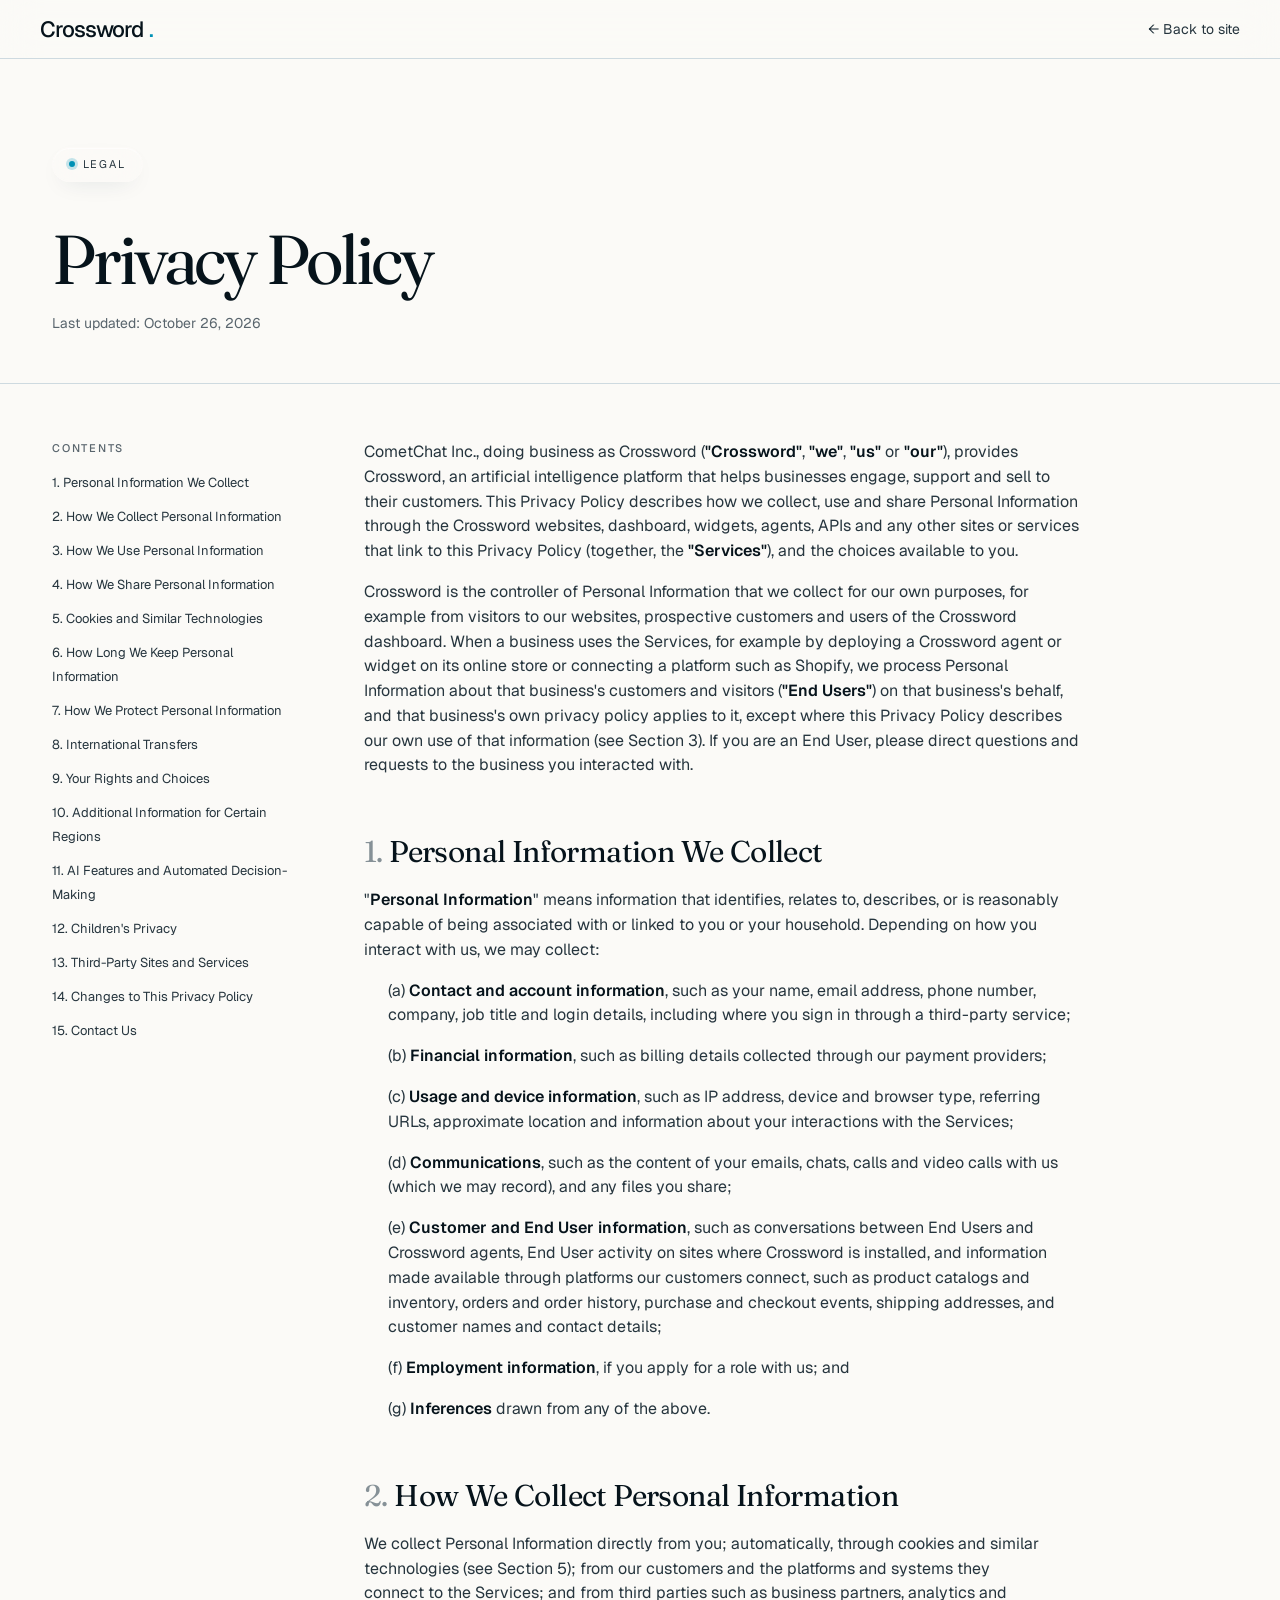
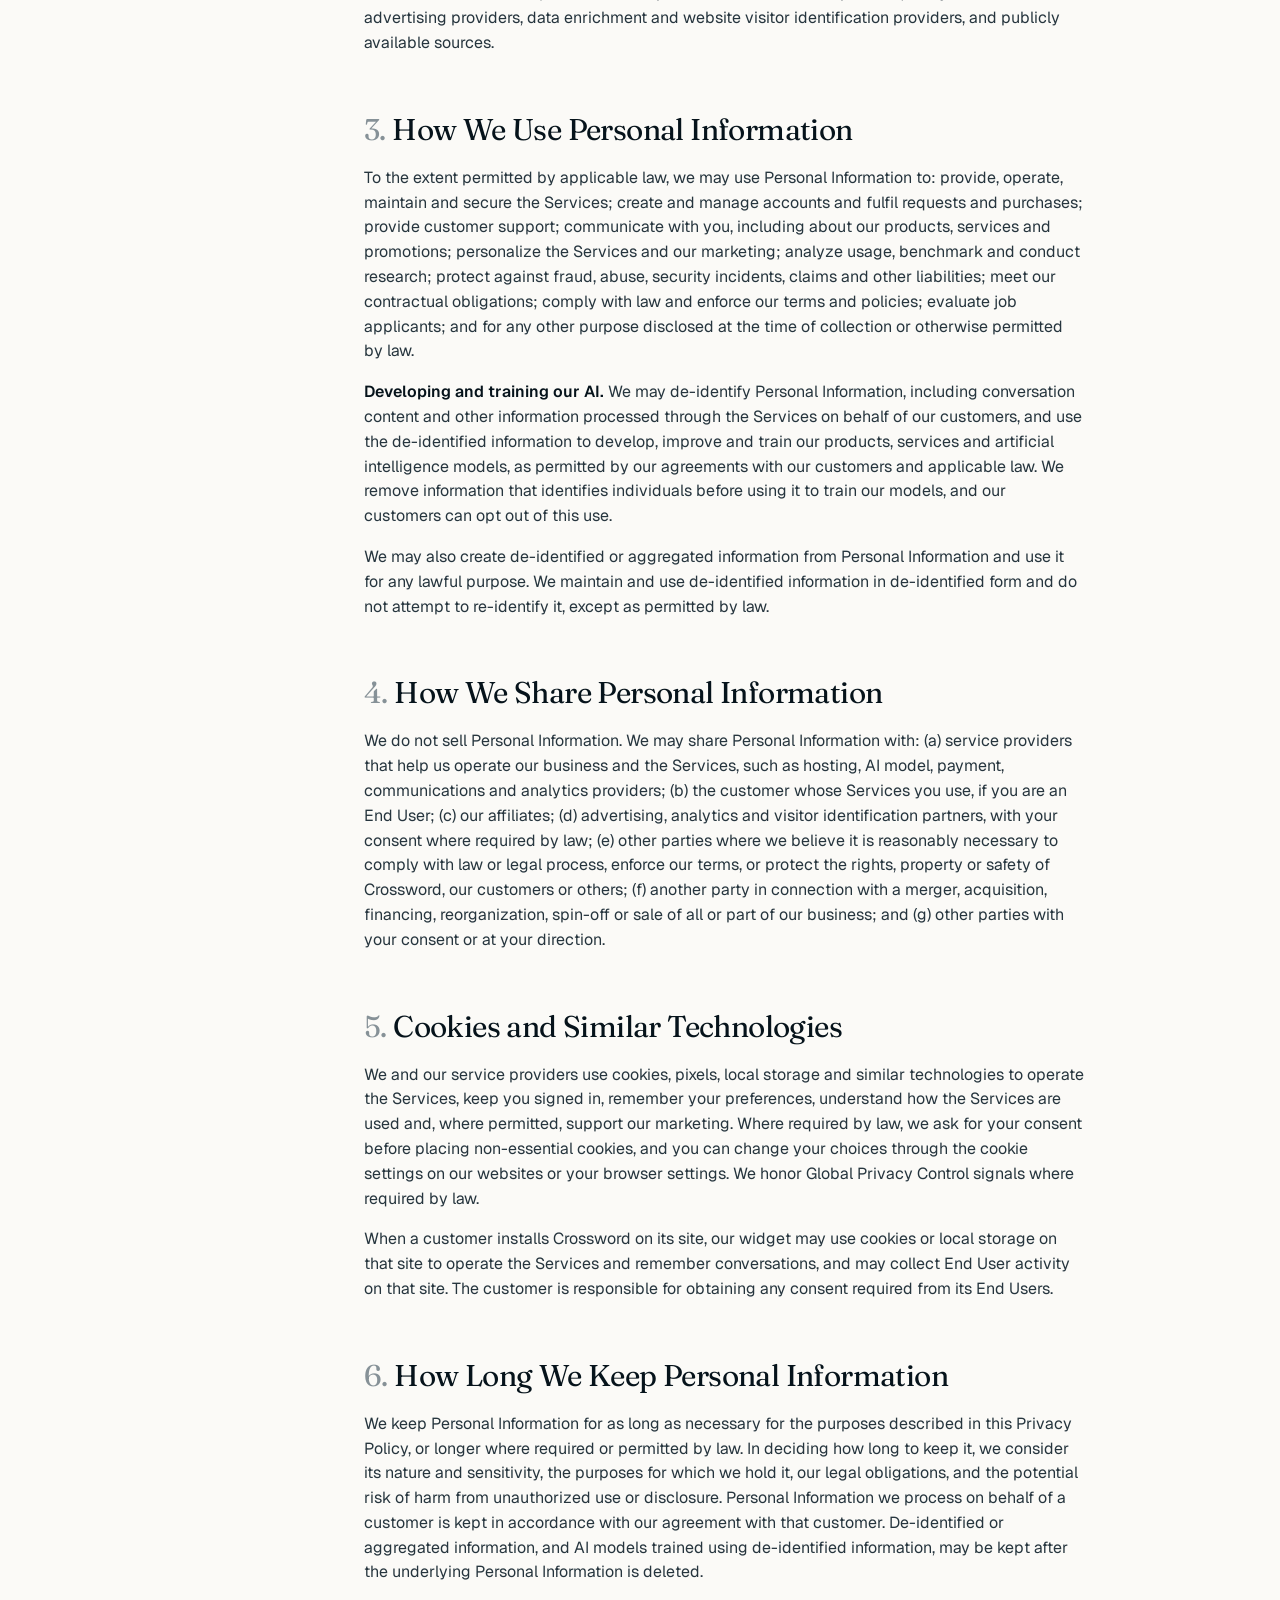
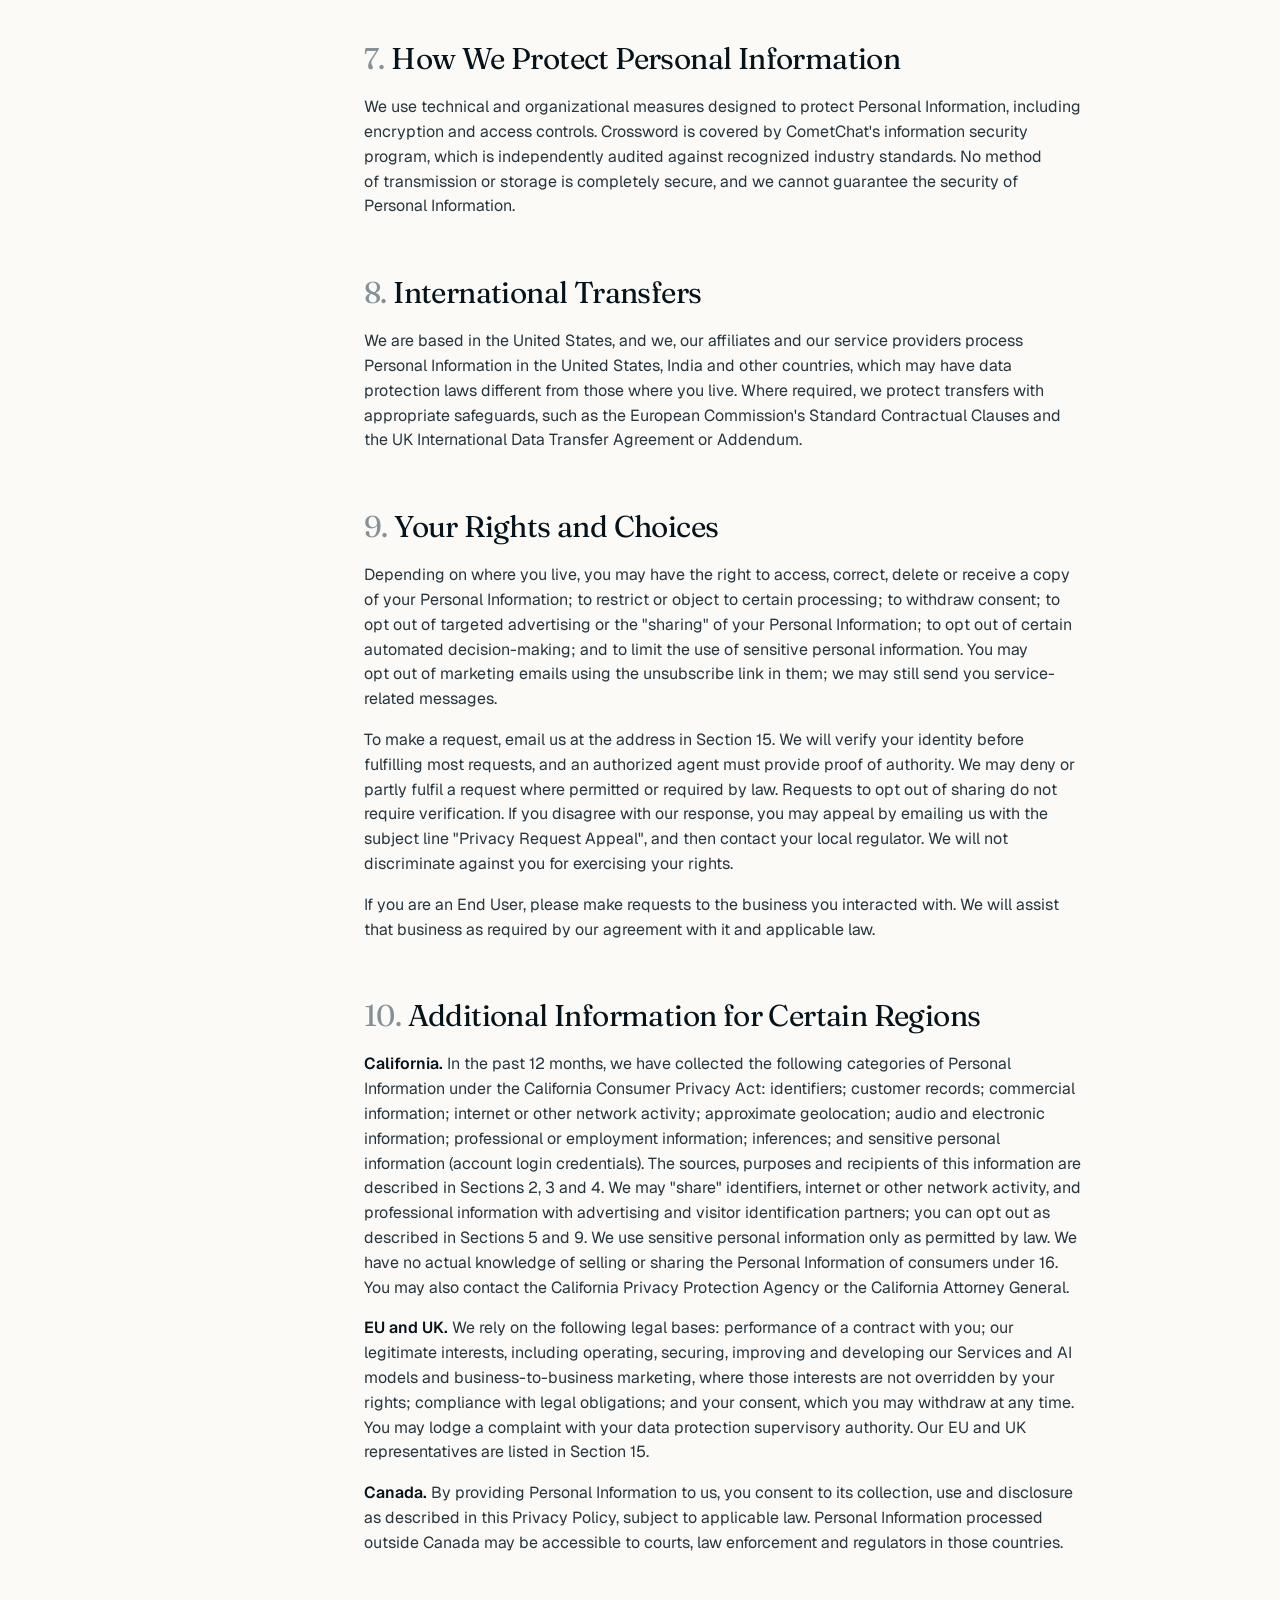
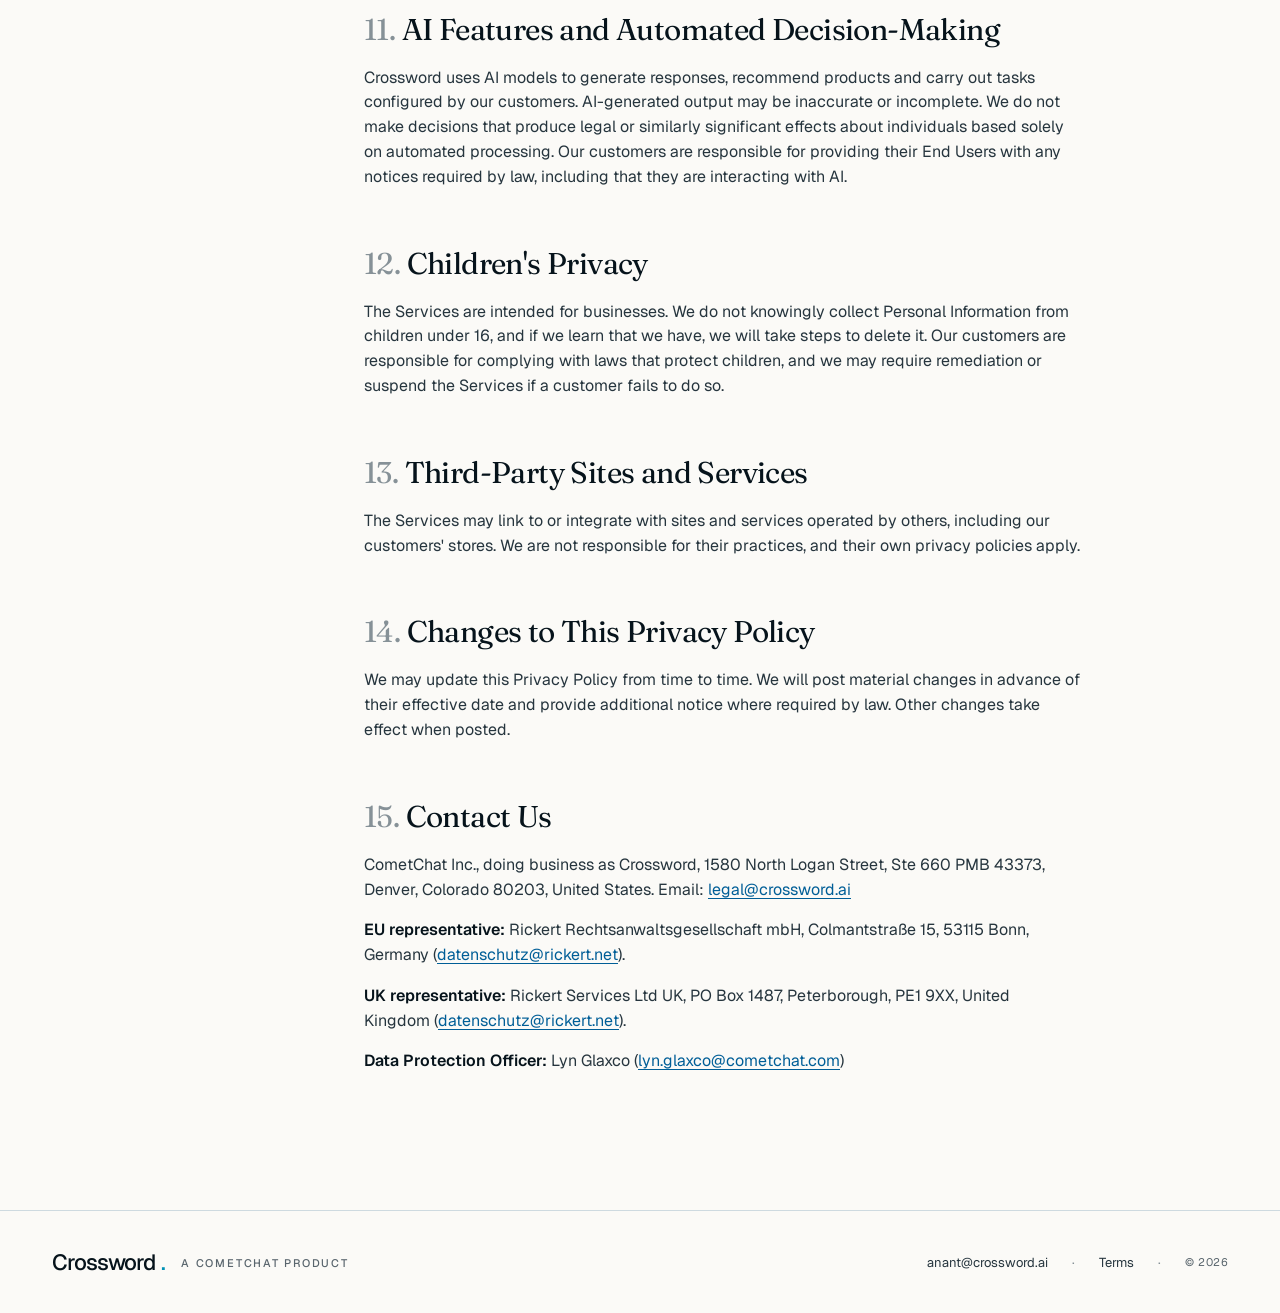
==== privacy.html @ 1d61d9d2 "Add Privacy Policy and Terms of Service pages Generated from the legal team's .docx files and linked" ====
<!DOCTYPE html>
<html lang="en">
<head>
  <meta charset="UTF-8">
  <meta name="viewport" content="width=device-width, initial-scale=1.0">
  <title>Privacy Policy — Crossword</title>
  <meta name="description" content="How Crossword collects, uses and shares personal information.">

  <link rel="icon" type="image/png" href="assets/favicon.png?v=1">
  <link rel="apple-touch-icon" href="assets/favicon.png?v=1">

  <link rel="preconnect" href="https://fonts.googleapis.com">
  <link rel="preconnect" href="https://fonts.gstatic.com" crossorigin>
  <link rel="stylesheet" href="https://fonts.googleapis.com/css2?family=Fraunces:ital,opsz,wght@0,9..144,300..600;1,9..144,300..600&family=Geist:wght@300..700&display=swap">

  <link rel="stylesheet" href="styles.css?v=41">
  <link rel="stylesheet" href="legal.css?v=1">
</head>
<body>
  <!-- Generated from the legal team's .docx; edit the source document and regenerate rather than hand-editing clauses. -->
  <header class="legal-nav">
    <a href="./" class="logo">Crossword<em>.</em></a>
    <a href="./" class="back">← Back to site</a>
  </header>

  <main>
    <section class="legal-hero">
      <div class="container">
        <span class="eyebrow">Legal</span>
        <h1>Privacy Policy</h1>
        <p class="updated">Last updated: October 26, 2026</p>
      </div>
    </section>

    <div class="legal-layout container">
      <nav class="legal-toc" aria-label="Sections">
        <div class="legal-toc-label">Contents</div>
        <ol>
          <li><a href="#s1">1. Personal Information We Collect</a></li>
          <li><a href="#s2">2. How We Collect Personal Information</a></li>
          <li><a href="#s3">3. How We Use Personal Information</a></li>
          <li><a href="#s4">4. How We Share Personal Information</a></li>
          <li><a href="#s5">5. Cookies and Similar Technologies</a></li>
          <li><a href="#s6">6. How Long We Keep Personal Information</a></li>
          <li><a href="#s7">7. How We Protect Personal Information</a></li>
          <li><a href="#s8">8. International Transfers</a></li>
          <li><a href="#s9">9. Your Rights and Choices</a></li>
          <li><a href="#s10">10. Additional Information for Certain Regions</a></li>
          <li><a href="#s11">11. AI Features and Automated Decision-Making</a></li>
          <li><a href="#s12">12. Children&#x27;s Privacy</a></li>
          <li><a href="#s13">13. Third-Party Sites and Services</a></li>
          <li><a href="#s14">14. Changes to This Privacy Policy</a></li>
          <li><a href="#s15">15. Contact Us</a></li>
        </ol>
      </nav>

      <article class="legal-body">
        <p>CometChat Inc., doing business as Crossword (<strong>"Crossword"</strong>, <strong>"we"</strong>, <strong>"us"</strong> or <strong>"our"</strong>), provides Crossword, an artificial intelligence platform that helps businesses engage, support and sell to their customers. This Privacy Policy describes how we collect, use and share Personal Information through the Crossword websites, dashboard, widgets, agents, APIs and any other sites or services that link to this Privacy Policy (together, the <strong>"Services"</strong>), and the choices available to you.</p>
        <p>Crossword is the controller of Personal Information that we collect for our own purposes, for example from visitors to our websites, prospective customers and users of the Crossword dashboard. When a business uses the Services, for example by deploying a Crossword agent or widget on its online store or connecting a platform such as Shopify, we process Personal Information about that business's customers and visitors (<strong>"End Users"</strong>) on that business's behalf, and that business's own privacy policy applies to it, except where this Privacy Policy describes our own use of that information (see Section 3). If you are an End User, please direct questions and requests to the business you interacted with.</p>
        <h2 id="s1"><span class="num">1.</span> Personal Information We Collect</h2>
        <p>"<strong>Personal Information</strong>" means information that identifies, relates to, describes, or is reasonably capable of being associated with or linked to you or your household. Depending on how you interact with us, we may collect:</p>
        <p class="sub">(a) <strong>Contact and account information</strong>, such as your name, email address, phone number, company, job title and login details, including where you sign in through a third-party service;</p>
        <p class="sub">(b) <strong>Financial information</strong>, such as billing details collected through our payment providers;</p>
        <p class="sub">(c) <strong>Usage and device information</strong>, such as IP address, device and browser type, referring URLs, approximate location and information about your interactions with the Services;</p>
        <p class="sub">(d) <strong>Communications</strong>, such as the content of your emails, chats, calls and video calls with us (which we may record), and any files you share;</p>
        <p class="sub">(e) <strong>Customer and End User information</strong>, such as conversations between End Users and Crossword agents, End User activity on sites where Crossword is installed, and information made available through platforms our customers connect, such as product catalogs and inventory, orders and order history, purchase and checkout events, shipping addresses, and customer names and contact details;</p>
        <p class="sub">(f) <strong>Employment information</strong>, if you apply for a role with us; and</p>
        <p class="sub">(g) <strong>Inferences</strong> drawn from any of the above.</p>
        <h2 id="s2"><span class="num">2.</span> How We Collect Personal Information</h2>
        <p>We collect Personal Information directly from you; automatically, through cookies and similar technologies (see Section 5); from our customers and the platforms and systems they connect to the Services; and from third parties such as business partners, analytics and advertising providers, data enrichment and website visitor identification providers, and publicly available sources.</p>
        <h2 id="s3"><span class="num">3.</span> How We Use Personal Information</h2>
        <p>To the extent permitted by applicable law, we may use Personal Information to: provide, operate, maintain and secure the Services; create and manage accounts and fulfil requests and purchases; provide customer support; communicate with you, including about our products, services and promotions; personalize the Services and our marketing; analyze usage, benchmark and conduct research; protect against fraud, abuse, security incidents, claims and other liabilities; meet our contractual obligations; comply with law and enforce our terms and policies; evaluate job applicants; and for any other purpose disclosed at the time of collection or otherwise permitted by law.</p>
        <p><strong>Developing and training our AI.</strong> We may de-identify Personal Information, including conversation content and other information processed through the Services on behalf of our customers, and use the de-identified information to develop, improve and train our products, services and artificial intelligence models, as permitted by our agreements with our customers and applicable law. We remove information that identifies individuals before using it to train our models, and our customers can opt out of this use.</p>
        <p>We may also create de-identified or aggregated information from Personal Information and use it for any lawful purpose. We maintain and use de-identified information in de-identified form and do not attempt to re-identify it, except as permitted by law.</p>
        <h2 id="s4"><span class="num">4.</span> How We Share Personal Information</h2>
        <p>We do not sell Personal Information. We may share Personal Information with: (a) service providers that help us operate our business and the Services, such as hosting, AI model, payment, communications and analytics providers; (b) the customer whose Services you use, if you are an End User; (c) our affiliates; (d) advertising, analytics and visitor identification partners, with your consent where required by law; (e) other parties where we believe it is reasonably necessary to comply with law or legal process, enforce our terms, or protect the rights, property or safety of Crossword, our customers or others; (f) another party in connection with a merger, acquisition, financing, reorganization, spin-off or sale of all or part of our business; and (g) other parties with your consent or at your direction.</p>
        <h2 id="s5"><span class="num">5.</span> Cookies and Similar Technologies</h2>
        <p>We and our service providers use cookies, pixels, local storage and similar technologies to operate the Services, keep you signed in, remember your preferences, understand how the Services are used and, where permitted, support our marketing. Where required by law, we ask for your consent before placing non-essential cookies, and you can change your choices through the cookie settings on our websites or your browser settings. We honor Global Privacy Control signals where required by law.</p>
        <p>When a customer installs Crossword on its site, our widget may use cookies or local storage on that site to operate the Services and remember conversations, and may collect End User activity on that site. The customer is responsible for obtaining any consent required from its End Users.</p>
        <h2 id="s6"><span class="num">6.</span> How Long We Keep Personal Information</h2>
        <p>We keep Personal Information for as long as necessary for the purposes described in this Privacy Policy, or longer where required or permitted by law. In deciding how long to keep it, we consider its nature and sensitivity, the purposes for which we hold it, our legal obligations, and the potential risk of harm from unauthorized use or disclosure. Personal Information we process on behalf of a customer is kept in accordance with our agreement with that customer. De-identified or aggregated information, and AI models trained using de-identified information, may be kept after the underlying Personal Information is deleted.</p>
        <h2 id="s7"><span class="num">7.</span> How We Protect Personal Information</h2>
        <p>We use technical and organizational measures designed to protect Personal Information, including encryption and access controls. Crossword is covered by CometChat's information security program, which is independently audited against recognized industry standards. No method of transmission or storage is completely secure, and we cannot guarantee the security of Personal Information.</p>
        <h2 id="s8"><span class="num">8.</span> International Transfers</h2>
        <p>We are based in the United States, and we, our affiliates and our service providers process Personal Information in the United States, India and other countries, which may have data protection laws different from those where you live. Where required, we protect transfers with appropriate safeguards, such as the European Commission's Standard Contractual Clauses and the UK International Data Transfer Agreement or Addendum.</p>
        <h2 id="s9"><span class="num">9.</span> Your Rights and Choices</h2>
        <p>Depending on where you live, you may have the right to access, correct, delete or receive a copy of your Personal Information; to restrict or object to certain processing; to withdraw consent; to opt out of targeted advertising or the "sharing" of your Personal Information; to opt out of certain automated decision-making; and to limit the use of sensitive personal information. You may opt out of marketing emails using the unsubscribe link in them; we may still send you service-related messages.</p>
        <p>To make a request, email us at the address in Section 15. We will verify your identity before fulfilling most requests, and an authorized agent must provide proof of authority. We may deny or partly fulfil a request where permitted or required by law. Requests to opt out of sharing do not require verification. If you disagree with our response, you may appeal by emailing us with the subject line "Privacy Request Appeal", and then contact your local regulator. We will not discriminate against you for exercising your rights.</p>
        <p>If you are an End User, please make requests to the business you interacted with. We will assist that business as required by our agreement with it and applicable law.</p>
        <h2 id="s10"><span class="num">10.</span> Additional Information for Certain Regions</h2>
        <p><strong>California.</strong> In the past 12 months, we have collected the following categories of Personal Information under the California Consumer Privacy Act: identifiers; customer records; commercial information; internet or other network activity; approximate geolocation; audio and electronic information; professional or employment information; inferences; and sensitive personal information (account login credentials). The sources, purposes and recipients of this information are described in Sections 2, 3 and 4. We may "share" identifiers, internet or other network activity, and professional information with advertising and visitor identification partners; you can opt out as described in Sections 5 and 9. We use sensitive personal information only as permitted by law. We have no actual knowledge of selling or sharing the Personal Information of consumers under 16. You may also contact the California Privacy Protection Agency or the California Attorney General.</p>
        <p><strong>EU and UK.</strong> We rely on the following legal bases: performance of a contract with you; our legitimate interests, including operating, securing, improving and developing our Services and AI models and business-to-business marketing, where those interests are not overridden by your rights; compliance with legal obligations; and your consent, which you may withdraw at any time. You may lodge a complaint with your data protection supervisory authority. Our EU and UK representatives are listed in Section 15.</p>
        <p><strong>Canada.</strong> By providing Personal Information to us, you consent to its collection, use and disclosure as described in this Privacy Policy, subject to applicable law. Personal Information processed outside Canada may be accessible to courts, law enforcement and regulators in those countries.</p>
        <h2 id="s11"><span class="num">11.</span> AI Features and Automated Decision-Making</h2>
        <p>Crossword uses AI models to generate responses, recommend products and carry out tasks configured by our customers. AI-generated output may be inaccurate or incomplete. We do not make decisions that produce legal or similarly significant effects about individuals based solely on automated processing. Our customers are responsible for providing their End Users with any notices required by law, including that they are interacting with AI.</p>
        <h2 id="s12"><span class="num">12.</span> Children&#x27;s Privacy</h2>
        <p>The Services are intended for businesses. We do not knowingly collect Personal Information from children under 16, and if we learn that we have, we will take steps to delete it. Our customers are responsible for complying with laws that protect children, and we may require remediation or suspend the Services if a customer fails to do so.</p>
        <h2 id="s13"><span class="num">13.</span> Third-Party Sites and Services</h2>
        <p>The Services may link to or integrate with sites and services operated by others, including our customers' stores. We are not responsible for their practices, and their own privacy policies apply.</p>
        <h2 id="s14"><span class="num">14.</span> Changes to This Privacy Policy</h2>
        <p>We may update this Privacy Policy from time to time. We will post material changes in advance of their effective date and provide additional notice where required by law. Other changes take effect when posted.</p>
        <h2 id="s15"><span class="num">15.</span> Contact Us</h2>
        <p>CometChat Inc., doing business as Crossword, 1580 North Logan Street, Ste 660 PMB 43373, Denver, Colorado 80203, United States. Email: <a href="mailto:legal@crossword.ai">legal@crossword.ai</a></p>
        <p><strong>EU representative:</strong> Rickert Rechtsanwaltsgesellschaft mbH, Colmantstraße 15, 53115 Bonn, Germany (<a href="mailto:datenschutz@rickert.net">datenschutz@rickert.net</a>).</p>
        <p><strong>UK representative:</strong> Rickert Services Ltd UK, PO Box 1487, Peterborough, PE1 9XX, United Kingdom (<a href="mailto:datenschutz@rickert.net">datenschutz@rickert.net</a>).</p>
        <p><strong>Data Protection Officer:</strong> Lyn Glaxco (<a href="mailto:lyn.glaxco@cometchat.com">lyn.glaxco@cometchat.com</a>)</p>
      </article>
    </div>
  </main>

  <footer class="footer">
    <div class="container">
      <div class="footer-inner">
        <div style="display: flex; align-items: center; gap: 16px;">
          <a href="./" class="logo">Crossword<em>.</em></a>
          <span class="logo-sub">a CometChat product</span>
        </div>
        <div class="footer-meta">
          <a href="mailto:anant@crossword.ai">anant@crossword.ai</a>
          <span class="sep">·</span>
          <a href="terms.html">Terms</a>
          <span class="sep">·</span>
          <span class="mono" style="font-size: 11px; color: var(--ink-3);">© 2026</span>
        </div>
      </div>
    </div>
  </footer>
</body>
</html>
---- styles.css ----
/* ============================================
   ECHO HI-FI — DREAMY LANDSCAPE DIRECTION
   Editorial typography, atmospheric layers, glassmorphic surfaces
   Fonts loaded via <link> in index.html for faster, more reliable fetch.
   ============================================ */

:root {
  /* Palette — mist (default) */
  --sky-1: oklch(0.97 0.012 230);   /* very pale */
  --sky-2: oklch(0.92 0.025 225);
  --sky-3: oklch(0.84 0.045 220);
  --sky-4: oklch(0.72 0.07  215);
  --sky-5: oklch(0.58 0.085 220);   /* deep horizon */
  --sky-6: oklch(0.38 0.07  225);

  --ink:    oklch(0.18 0.025 235);
  --ink-2:  oklch(0.32 0.025 235);
  --ink-3:  oklch(0.5  0.02  235);
  --ink-4:  oklch(0.65 0.015 230);

  --paper:   #FBFAF7;
  --paper-2: #F4F2EC;
  --line:    oklch(0.88 0.015 230);
  --line-2:  oklch(0.78 0.02  230);

  --accent:     oklch(0.6  0.13 220);  /* deep teal-blue */
  --accent-2:   oklch(0.45 0.14 235);  /* deeper accent for ink */
  --accent-soft: oklch(0.94 0.025 220);

  --warm-1: oklch(0.96 0.04 75);  /* sunrise wash */
  --warm-2: oklch(0.84 0.08 50);

  /* Type */
  --font-sans: 'Geist', ui-sans-serif, system-ui, sans-serif;
  --font-serif: 'Fraunces', 'Georgia', serif;
  /* Mono labels (eyebrows, fineprint, pill text) intentionally use the body sans
     instead of a monospace family — kept as a token for one-line theming. */
  --font-mono: 'Geist', ui-sans-serif, system-ui, sans-serif;

  /* Scale */
  --gap-section: 140px;
  --container: 1240px;
  --container-narrow: 920px;

  /* Radii */
  --r-xs: 6px;
  --r-sm: 10px;
  --r-md: 16px;
  --r-lg: 24px;
  --r-xl: 36px;
  --r-pill: 999px;
}

/* ============ Mood themes ============ */
body[data-mood="dawn"] {
  --sky-1: oklch(0.97 0.025 70);
  --sky-2: oklch(0.93 0.05  60);
  --sky-3: oklch(0.86 0.08  50);
  --sky-4: oklch(0.74 0.11  45);
  --sky-5: oklch(0.55 0.13  40);
  --sky-6: oklch(0.32 0.09  30);
  --accent: oklch(0.55 0.16 40);
  --accent-2: oklch(0.4 0.16 35);
  --accent-soft: oklch(0.95 0.04 60);
}
body[data-mood="twilight"] {
  --sky-1: oklch(0.16 0.04 270);
  --sky-2: oklch(0.22 0.06 265);
  --sky-3: oklch(0.32 0.09 260);
  --sky-4: oklch(0.42 0.13 255);
  --sky-5: oklch(0.55 0.15 280);
  --sky-6: oklch(0.7  0.12 300);
  --paper:  #0E1119;
  --paper-2: #161B27;
  --ink:    #F2EFE6;
  --ink-2:  oklch(0.78 0.015 230);
  --ink-3:  oklch(0.6 0.02 230);
  --ink-4:  oklch(0.45 0.02 230);
  --line:   oklch(0.28 0.04 245);
  --line-2: oklch(0.4 0.06 250);
  --accent:    oklch(0.78 0.13 250);
  --accent-2:  oklch(0.85 0.1 240);
  --accent-soft: oklch(0.25 0.08 260);
}
body[data-mood="studio"] {
  --sky-1: #FFFFFF;
  --sky-2: #F8F8F6;
  --sky-3: #EFEFEC;
  --sky-4: #DEDED8;
  --sky-5: #B8B8B0;
  --sky-6: #6A6A60;
  --paper: #FFFFFF;
  --paper-2: #F4F4F1;
  --ink: #0E0E0B;
  --ink-2: #38382F;
  --ink-3: #6A6A60;
  --line: #E4E4DE;
  --line-2: #C8C8C0;
  --accent: #0E0E0B;
  --accent-2: #0E0E0B;
  --accent-soft: #F4F4F1;
}

/* ============ Density ============ */
body[data-density="compact"]  { --gap-section: 96px; }
body[data-density="standard"] { --gap-section: 120px; }
body[data-density="spacious"] { --gap-section: 160px; }

/* ============ Type pairing ============ */
body[data-type="serif-display"] h1, body[data-type="serif-display"] h2 { font-family: var(--font-serif); font-weight: 400; font-style: normal; }
body[data-type="serif-display"] .headline { font-family: var(--font-serif); }
body[data-type="all-sans"] .headline { font-family: var(--font-sans); font-weight: 500; font-style: normal; letter-spacing: -0.04em; }
body[data-type="all-sans"] .pull-quote { font-family: var(--font-sans); font-weight: 400; }

/* ============ Imagery toggle ============ */
body[data-imagery="off"] .atmospheric { opacity: 0; }
body[data-imagery="off"] .scene-photo { display: none; }
body[data-imagery="off"] .photo-band { background: var(--paper-2) !important; }

/* ============ Reset / base ============ */
* { box-sizing: border-box; }
html, body { margin: 0; padding: 0; }
html.lenis, html.lenis body { height: auto; }
.lenis.lenis-smooth { scroll-behavior: auto !important; }
.lenis.lenis-smooth [data-lenis-prevent] { overscroll-behavior: contain; }
.lenis.lenis-stopped { overflow: hidden; }
html { scroll-behavior: smooth; }

/* ============ Top + bottom blur bands ============ */
.blur-band {
  position: fixed;
  left: 0; right: 0;  z-index: 90;
  pointer-events: none;
  height: 64px;
  backdrop-filter: blur(0px);
  -webkit-backdrop-filter: blur(0px);
  opacity: 0;
  transition:
    opacity 520ms cubic-bezier(0.22, 1, 0.36, 1),
    backdrop-filter 520ms cubic-bezier(0.22, 1, 0.36, 1),
    -webkit-backdrop-filter 520ms cubic-bezier(0.22, 1, 0.36, 1);
}
.blur-band.scrolled {
  opacity: 1;
  backdrop-filter: blur(14px) saturate(140%);
  -webkit-backdrop-filter: blur(14px) saturate(140%);
}
.blur-band.top {
  top: 0;
  background: linear-gradient(180deg, color-mix(in srgb, var(--paper) 35%, transparent) 0%, transparent 100%);
  -webkit-mask-image: linear-gradient(180deg, black 0%, black 50%, transparent 100%);
  mask-image: linear-gradient(180deg, black 0%, black 50%, transparent 100%);
}
.blur-band.bottom {
  bottom: 0;
  background: linear-gradient(0deg, color-mix(in srgb, var(--paper) 35%, transparent) 0%, transparent 100%);
  -webkit-mask-image: linear-gradient(0deg, black 0%, black 50%, transparent 100%);
  mask-image: linear-gradient(0deg, black 0%, black 50%, transparent 100%);
}
.blur-band.scrolled { opacity: 1; backdrop-filter: blur(14px) saturate(140%); -webkit-backdrop-filter: blur(14px) saturate(140%); }
body {
  font-family: var(--font-sans);
  background: var(--paper);
  color: var(--ink);
  line-height: 1.5;
  -webkit-font-smoothing: antialiased;
  font-feature-settings: 'ss01', 'cv11';
  font-optical-sizing: auto;
}
img, svg { display: block; max-width: 100%; }

::selection { background: var(--accent); color: var(--paper); }

/* ============ Type ============ */
h1, h2, h3, h4 { margin: 0; font-family: var(--font-sans); font-weight: 500; letter-spacing: -0.03em; line-height: 1.05; color: var(--ink); }
h1 { font-size: clamp(48px, 6.4vw, 96px); letter-spacing: -0.045em; line-height: 0.98; font-weight: 400; }
h2 { font-size: clamp(34px, 3.6vw, 56px); letter-spacing: -0.035em; line-height: 1.04; font-weight: 500; }
h3 { font-size: clamp(22px, 2vw, 32px); letter-spacing: -0.022em; line-height: 1.15; font-weight: 500; }
p  { margin: 0; line-height: 1.55; }

.serif       { font-family: var(--font-serif); font-weight: 400; }
.serif-italic { font-family: var(--font-serif); font-style: italic; font-weight: 300; }
.mono        { font-family: var(--font-mono); font-size: 12px; letter-spacing: 0.04em; }
.upper       { text-transform: uppercase; letter-spacing: 0.18em; font-size: 11px; font-family: var(--font-mono); }

.eyebrow {
  display: inline-flex; align-items: center; gap: 8px;
  font-family: var(--font-sans); font-size: 11px; letter-spacing: 0.18em;
  text-transform: uppercase; color: var(--ink-2);
  margin-bottom: 24px;
  padding: 8px 16px;
  border-radius: 999px;
  background: color-mix(in srgb, var(--paper) 55%, transparent);
  border: 1px solid color-mix(in srgb, var(--paper) 75%, transparent);
  backdrop-filter: blur(20px) saturate(160%);
  -webkit-backdrop-filter: blur(20px) saturate(160%);
  box-shadow:
    inset 0 1px 0 0 color-mix(in srgb, white 60%, transparent),
    0 8px 24px -12px oklch(0.3 0.06 235 / 0.18);
}
.eyebrow::before {
  content: ''; width: 6px; height: 6px; border-radius: 50%;
  background: var(--accent);
  box-shadow: 0 0 0 3px color-mix(in srgb, var(--accent) 22%, transparent);
}
.eyebrow.center { align-self: center; }

.text-muted { color: var(--ink-3); }
.text-ink-2 { color: var(--ink-2); }
.text-accent { color: var(--accent-2); }
.italic { font-style: italic; }
.balance { text-wrap: balance; }
.pretty  { text-wrap: pretty; }

/* ============ Layout ============ */
.container { max-width: var(--container); margin: 0 auto; padding: 0 32px; }
.container-narrow { max-width: var(--container-narrow); margin: 0 auto; padding: 0 32px; }
.section { padding: var(--gap-section) 0; position: relative; }
.section-tight { padding: 80px 0; }

.grid-2 { display: grid; grid-template-columns: 1fr 1fr; gap: 48px; }
.grid-3 { display: grid; grid-template-columns: repeat(3, 1fr); gap: 32px; }
.grid-4 { display: grid; grid-template-columns: repeat(4, 1fr); gap: 24px; }

/* ============ Top nav ============ */
.nav {
  position: fixed; top: 0; left: 0; right: 0; z-index: 95;
  display: flex; align-items: center; justify-content: space-between;
  padding: 22px 40px;
  transition: background 200ms ease, backdrop-filter 200ms ease, border 200ms ease, transform 320ms cubic-bezier(0.4, 0, 0.2, 1), opacity 200ms ease;
}
.nav.hidden {
  transform: translateY(-100%);
  opacity: 0;
  pointer-events: none;
}
.nav.scrolled {
  background: color-mix(in srgb, var(--paper) 70%, transparent);
  backdrop-filter: blur(18px) saturate(140%);
  -webkit-backdrop-filter: blur(18px) saturate(140%);
  border-bottom: 1px solid color-mix(in srgb, var(--line) 50%, transparent);
}
.logo {
  font-family: var(--font-sans); font-weight: 500; font-size: 22px;
  letter-spacing: -0.04em; color: var(--ink);
  display: inline-flex; align-items: baseline; gap: 6px;
  text-decoration: none;
  line-height: 1;
}
.logo em { color: var(--accent); font-style: normal; }
.logo-sub {
  font-family: var(--font-sans); font-size: 11px; font-weight: 500;
  color: var(--ink-3); letter-spacing: 0.16em; text-transform: uppercase;
  line-height: 1;
  position: relative; top: 1px;
}

/* ============ Buttons ============ */
.btn {
  font-family: var(--font-sans); font-weight: 500; font-size: 14px;
  display: inline-flex; align-items: center; gap: 8px;
  padding: 12px 20px; border-radius: var(--r-pill);
  cursor: pointer; transition: all 200ms ease;
  border: 1px solid transparent;
  white-space: nowrap;
  letter-spacing: -0.005em;
}
.btn svg { transition: transform 200ms ease; }
.btn:hover svg { transform: translateX(2px); }

.btn.primary {
  background: var(--ink); color: var(--paper);
  border-color: var(--ink);
  box-shadow: 0 1px 2px oklch(0.2 0.04 235 / 0.12), 0 8px 24px -10px oklch(0.2 0.04 235 / 0.3);
}
.btn.primary:hover { background: var(--accent-2); border-color: var(--accent-2); }

.btn.ghost {
  background: transparent; color: var(--ink); border-color: var(--line-2);
}
.btn.ghost:hover { background: var(--paper-2); }

/* GLASS button — used in hero */
.btn.glass {
  background: rgba(255,255,255,0.14);
  backdrop-filter: blur(20px) saturate(180%);
  -webkit-backdrop-filter: blur(20px) saturate(180%);
  border: 1px solid rgba(255,255,255,0.26);
  color: #ffffff;
  box-shadow:
    inset 0 1px 0 0 rgba(255,255,255,0.32),
    0 8px 32px -8px rgba(0,0,0,0.25);
}
.btn.glass:hover {
  background: rgba(255,255,255,0.22);
}

.btn.glass-dark {
  background: color-mix(in srgb, var(--ink) 80%, transparent);
  backdrop-filter: blur(20px) saturate(180%);
  -webkit-backdrop-filter: blur(20px) saturate(180%);
  border: 1px solid color-mix(in srgb, white 18%, transparent);
  color: var(--paper);
  box-shadow:
    inset 0 1px 0 0 color-mix(in srgb, white 18%, transparent),
    0 12px 40px -8px oklch(0.2 0.06 235 / 0.4);
}
.btn.glass-dark:hover {
  background: color-mix(in srgb, var(--ink) 90%, transparent);
}

.btn.lg { padding: 16px 28px; font-size: 15px; }

/* ============ Hero scene ============ */
.hero {
  position: relative;
  min-height: 100vh;
  padding: 140px 0 0;
  overflow: hidden;
  isolation: isolate;
}

/* Photo-driven atmospheric scene */
.scene {
  position: absolute; inset: 0;
  z-index: -1;
  overflow: hidden;
  background: var(--sky-2);
}
.scene-photo-bg {
  position: absolute;
  top: -18%;
  left: 0;
  right: 0;
  height: 130%;
  background-image: url('assets/hero.jpg?v=3');
  background-size: cover;
  background-position: center 38%;
  background-repeat: no-repeat;
  will-change: transform;
}
/* Soft top-and-bottom fade so headline + ask bar stay readable */
.scene-haze {
  position: absolute; inset: 0;
  pointer-events: none;
  background:
    linear-gradient(180deg, color-mix(in srgb, var(--paper) 28%, transparent) 0%, transparent 22%, transparent 62%, color-mix(in srgb, var(--paper) 55%, transparent) 100%);
}
body[data-imagery="off"] .scene-photo-bg { display: none; }
body[data-imagery="off"] .scene { background: linear-gradient(180deg, var(--sky-1) 0%, var(--sky-3) 100%); }

/* ============ Hero content ============ */
.hero-content {
  position: relative;
  text-align: center;
  padding: 60px 32px 120px;
  max-width: 1100px;
  margin: 0 auto;
}
.hero-mark {
  position: relative;
  display: inline-flex; align-items: center; gap: 10px;
  padding: 8px 18px;
  background: rgba(255,255,255,0.14);
  backdrop-filter: blur(20px) saturate(150%);
  -webkit-backdrop-filter: blur(20px) saturate(150%);
  border: 1px solid rgba(255,255,255,0.26);
  border-radius: var(--r-pill);
  font-family: var(--font-sans); font-size: 11px; font-weight: 500;
  letter-spacing: 0.16em; text-transform: uppercase;
  color: #ffffff;
  margin-bottom: 36px;
  box-shadow:
    inset 0 1px 0 0 rgba(255,255,255,0.32),
    0 12px 32px -10px rgba(0,0,0,0.22),
    0 2px 8px -2px rgba(0,0,0,0.16);
}
.hero-mark::after {
  content: ''; position: absolute; inset: 1px;
  border-radius: inherit;
  background: linear-gradient(180deg, color-mix(in srgb, white 18%, transparent), transparent 50%);
  pointer-events: none;
}
.hero-mark .dot {
  width: 22px; height: 22px; border-radius: 50%;
  background: linear-gradient(135deg, var(--accent), var(--accent-2));
  box-shadow: 0 0 0 3px color-mix(in srgb, var(--accent) 25%, transparent);
}
.hero h1 { margin-bottom: 28px; }
.hero-sub {
  font-size: clamp(17px, 1.4vw, 22px);
  line-height: 1.45; color: var(--ink-2);
  max-width: 720px; margin: 0 auto 56px;
  text-wrap: pretty;
}

.hero-cta {
  display: flex; gap: 12px; justify-content: center; margin-top: 32px;
  flex-wrap: wrap;
}

/* ============ Pilot logos (strip between hero and first section) ============ */
.pilot-logos {
  background: var(--paper);
  padding: 56px 24px 0;
  text-align: center;
}
.pilot-logos-label {
  font-family: var(--font-sans); font-size: 11px; font-weight: 500;
  letter-spacing: 0.16em; text-transform: uppercase;
  color: var(--ink-3);
  margin-bottom: 24px;
}
.pilot-logos-row {
  list-style: none; margin: 0 auto; padding: 0;
  max-width: 900px;
  display: flex; flex-wrap: wrap; justify-content: center; align-items: center;
  gap: 24px 64px;
}
.pilot-logos-row img {
  display: block;
  height: var(--logo-h, 28px); width: auto; max-width: 200px;
  object-fit: contain;
}

/* ============ Glass ask shell (outer container) + inner pill ============ */
.ask-shell {
  position: relative;
  max-width: 760px;
  margin: 0 auto;
  padding: 12px 12px 14px;
  border-radius: 30px;

  background: color-mix(in srgb, var(--paper) 14%, transparent);
  backdrop-filter: blur(20px) saturate(150%);
  -webkit-backdrop-filter: blur(20px) saturate(150%);
  border: 1px solid color-mix(in srgb, var(--paper) 55%, transparent);
  box-shadow:
    inset 0 1px 0 0 color-mix(in srgb, white 50%, transparent),
    0 24px 60px -12px oklch(0.3 0.06 230 / 0.18),
    0 6px 20px -6px oklch(0.3 0.06 230 / 0.12);
}
.ask-shell::after {
  content: ''; position: absolute; inset: 1px;
  border-radius: inherit;
  background: linear-gradient(180deg, color-mix(in srgb, white 18%, transparent), transparent 50%);
  pointer-events: none;
}

.ask-bar {
  position: relative;
  width: 100%;
  margin: 0;
  padding: 12px 12px 12px 22px;
  border-radius: var(--r-pill);

  background: color-mix(in srgb, var(--paper) 60%, transparent);
  backdrop-filter: blur(20px) saturate(150%);
  -webkit-backdrop-filter: blur(20px) saturate(150%);
  border: 1px solid color-mix(in srgb, var(--paper) 70%, transparent);
  box-shadow:
    inset 0 1px 0 0 color-mix(in srgb, white 70%, transparent),
    inset 0 -1px 0 0 color-mix(in srgb, var(--ink) 6%, transparent),
    0 4px 14px -4px oklch(0.3 0.06 230 / 0.16);

  display: flex; align-items: center; gap: 14px;
}
.ask-bar::after {
  content: ''; position: absolute; inset: 1px;
  border-radius: inherit;
  background: linear-gradient(180deg, color-mix(in srgb, white 22%, transparent), transparent 50%);
  pointer-events: none;
}

.ask-mode {
  position: relative;
  flex: 1;
  font-size: 17px; color: var(--ink);
  font-family: var(--font-sans); font-weight: 400;
  text-align: left;
  height: 28px; line-height: 28px;
  overflow: hidden;
}
.ask-cycle {
  display: inline-flex; align-items: center; gap: 10px;
  position: absolute; inset: 0;
  flex-wrap: nowrap; white-space: nowrap;
  transition: opacity 400ms ease, transform 600ms cubic-bezier(0.2, 0.8, 0.2, 1);
}
.ask-cycle .text, .ask-cycle .typed {
  white-space: nowrap; overflow: hidden; text-overflow: ellipsis;
  min-width: 0;
}
.ask-cycle .icon {
  width: 24px; height: 24px; flex-shrink: 0;
  display: inline-flex; align-items: center; justify-content: center;
  border-radius: 50%;
  background: color-mix(in srgb, var(--accent) 18%, transparent);
  color: var(--accent-2);
}
.ask-cycle .icon svg { width: 14px; height: 14px; }
.ask-cycle .text { color: var(--ink-2); }
.ask-cycle .typed {
  color: var(--ink); border-right: 2px solid var(--accent); padding-right: 2px;
}

.ask-bar .icon-btn {
  width: 40px; height: 40px; border-radius: 50%;
  display: inline-flex; align-items: center; justify-content: center;
  border: 1px solid color-mix(in srgb, var(--ink) 12%, transparent);
  background: color-mix(in srgb, var(--paper) 50%, transparent);
  color: var(--ink-2);
  cursor: pointer;
  transition: all 180ms ease;
}

.ask-bar .send {
  width: 44px; height: 44px; border-radius: 50%;
  background: linear-gradient(135deg, var(--accent), var(--accent-2));
  color: white;
  border: none; cursor: pointer;
  display: inline-flex; align-items: center; justify-content: center;
  box-shadow: 0 8px 24px -8px var(--accent-2);
  transition: transform 180ms ease;
}

/* CTA attached as extension of ask bar */
.hero-cta-attached {
  max-width: 720px;
  margin: -2px auto 0;
  display: flex;
  justify-content: center;
}
.hero-cta-attached .btn {
  border-top-left-radius: 0;
  border-top-right-radius: 0;
  margin-top: -22px;
  padding-top: 38px;
  padding-left: 32px;
  padding-right: 28px;
  position: relative;
  z-index: 0;
  backdrop-filter: blur(20px) saturate(140%);
  -webkit-backdrop-filter: blur(20px) saturate(140%);
}

/* ============ Scroll reveals ============ */
[data-reveal] {
  opacity: 0;
  transform: translateY(28px);
  transition: opacity 900ms cubic-bezier(0.22, 1, 0.36, 1),
              transform 900ms cubic-bezier(0.22, 1, 0.36, 1);
  will-change: opacity, transform;
}
[data-reveal="fade"] { transform: none; }
[data-reveal="up-lg"] { transform: translateY(48px); }
[data-reveal="scale"] { transform: translateY(20px) scale(0.97); }
[data-reveal].is-visible { opacity: 1; transform: none; }
[data-reveal-delay="1"] { transition-delay: 80ms; }
[data-reveal-delay="2"] { transition-delay: 160ms; }
[data-reveal-delay="3"] { transition-delay: 240ms; }
[data-reveal-delay="4"] { transition-delay: 320ms; }

/* Hero scroll-tied parallax — JS sets --scroll-y in px */
.hero { --scroll-y: 0px; }
.hero .scene-photo,
.hero .mountain-scene {
  transform: translate3d(0, calc(var(--scroll-y) * 0.4), 0);
  will-change: transform;
}
.hero .hero-content {
  transform: translate3d(0, calc(var(--scroll-y) * -0.15), 0);
  opacity: calc(1 - min(1, var(--scroll-y) / 600));
  will-change: transform, opacity;
}

.ask-suggestions {
  position: relative;
  display: flex; gap: 8px; justify-content: center; flex-wrap: wrap;
  padding: 12px 6px 4px;
}
.ask-chip {
  padding: 7px 14px;
  border-radius: var(--r-pill);
  background: rgba(255,255,255,0.14);
  backdrop-filter: blur(16px) saturate(140%);
  -webkit-backdrop-filter: blur(16px) saturate(140%);
  border: 1px solid rgba(255,255,255,0.26);
  font-family: var(--font-sans);
  font-size: 13px;
  font-weight: 500;
  letter-spacing: -0.005em;
  color: #ffffff;
  cursor: pointer;
  transition: all 180ms ease;
  box-shadow: inset 0 1px 0 0 rgba(255,255,255,0.32);
}

/* ============ Trust strip ============ */
.trust {
  padding: 56px 0;
  border-top: 1px solid var(--line);
  border-bottom: 1px solid var(--line);
  background: var(--paper);
}
.trust-label {
  text-align: center;
  font-family: var(--font-mono); font-size: 11px; letter-spacing: 0.2em;
  text-transform: uppercase; color: var(--ink-3); margin-bottom: 32px;
}
.trust-logos {
  display: flex; justify-content: space-between; align-items: center;
  flex-wrap: wrap; gap: 32px;
}
.trust-logo {
  font-family: var(--font-serif); font-style: italic; font-weight: 300;
  font-size: 22px; color: var(--ink-3);
  letter-spacing: -0.01em;
  opacity: 0.7;
  transition: opacity 200ms ease;
}
.trust-logo:hover { opacity: 1; }

/* ============ Pull quote ============ */
.pull-quote-section {
  padding: 120px 0;
  text-align: center;
  background: var(--paper);
}
.pull-quote {
  font-family: var(--font-serif);
  font-size: clamp(28px, 3.4vw, 48px);
  line-height: 1.18; letter-spacing: -0.025em;
  font-weight: 300;
  max-width: 980px; margin: 0 auto;
  color: var(--ink);
  text-wrap: balance;
}
.pull-quote em {
  font-style: italic;
  color: var(--accent-2);
}

/* ============ Section heading block ============ */
.section-head { max-width: 760px; margin-bottom: 64px; }
.section-head.center { margin-left: auto; margin-right: auto; text-align: center; }
.section-head h2 { margin-bottom: 20px; }
.section-head .lede {
  font-size: 19px; line-height: 1.5; color: var(--ink-2);
  font-weight: 400; max-width: 620px;
}
.section-head.center .lede { margin: 0 auto; }

/* ============ Consolidation diagram ============ */
.consolidate {
  position: relative;
  background: linear-gradient(180deg, var(--paper) 0%, var(--paper-2) 100%);
  isolation: isolate;
  overflow: hidden;
}
.consolidate::before {
  content: '';
  position: absolute;
  inset: 0;
  z-index: -1;
  pointer-events: none;
  background:
    radial-gradient(ellipse 60% 50% at 18% 28%, color-mix(in srgb, var(--warm-1) 28%, transparent), transparent 65%),
    radial-gradient(ellipse 55% 45% at 82% 72%, color-mix(in srgb, var(--accent-soft) 70%, transparent), transparent 70%),
    radial-gradient(ellipse 80% 35% at 50% 95%, color-mix(in srgb, var(--sky-3) 40%, transparent), transparent 70%);
}
.consolidate-stage {
  position: relative;
  height: 480px;
  margin-top: 64px;
  display: flex; align-items: center; justify-content: center;
}
.legacy-tile {
  position: absolute;
  background: var(--paper);
  border: 1px solid var(--line);
  border-radius: var(--r-md);
  padding: 14px 18px;
  font-family: var(--font-mono); font-size: 11px;
  letter-spacing: 0.12em; text-transform: uppercase;
  color: var(--ink-2);
  box-shadow: 0 4px 16px -8px oklch(0.3 0.04 235 / 0.18);
  transition: all 1200ms cubic-bezier(0.4, 0, 0.2, 1);
  display: flex; align-items: center; gap: 10px;
}
.legacy-tile .tile-dot {
  width: 8px; height: 8px; border-radius: 50%;
  background: var(--ink-3);
}
.echo-orb {
  width: 200px; height: 200px; border-radius: 50%;
  background:
    radial-gradient(circle at 30% 30%, color-mix(in srgb, white 60%, transparent), transparent 60%),
    linear-gradient(135deg, var(--accent), var(--accent-2));
  box-shadow:
    0 0 0 12px color-mix(in srgb, var(--accent) 8%, transparent),
    0 0 60px 0px color-mix(in srgb, var(--accent) 30%, transparent),
    0 24px 60px -12px var(--accent-2);
  display: flex; align-items: center; justify-content: center;
  font-family: var(--font-sans); font-weight: 500; color: white;
  font-size: 22px; letter-spacing: -0.02em;
  opacity: 0;
  transform: scale(0.6);
  transition: all 1400ms cubic-bezier(0.34, 1.56, 0.64, 1);
}
.consolidate-stage.merged .echo-orb {
  opacity: 1; transform: scale(1);
}
.consolidate-stage.merged .legacy-tile {
  opacity: 0;
  left: 50% !important; top: 50% !important;
  transform: translate(-50%, -50%) scale(0.3);
}

.consolidate-replay {
  position: absolute; bottom: 0; right: 0;
  font-family: var(--font-mono); font-size: 11px;
  letter-spacing: 0.16em; text-transform: uppercase;
  color: var(--ink-3); cursor: pointer;
  background: transparent; border: 1px solid var(--line);
  border-radius: var(--r-pill); padding: 8px 14px;
}
.consolidate-replay:hover { color: var(--ink); border-color: var(--ink-3); }

/* ============ Stats ============ */
.stats {
  background: var(--paper);
  padding: 100px 0;
  border-top: 1px solid var(--line);
  border-bottom: 1px solid var(--line);
}
.stats-grid { display: grid; grid-template-columns: repeat(4, 1fr); gap: 32px; }
.stat { padding-right: 16px; border-right: 1px solid var(--line); }
.stat:last-child { border-right: none; }
.stat-num {
  font-family: var(--font-sans);
  font-size: clamp(56px, 5vw, 80px);
  font-weight: 300; letter-spacing: -0.045em;
  line-height: 0.95;
  color: var(--ink);
  margin-bottom: 12px;
}
.stat-num em {
  font-family: var(--font-serif); font-style: italic;
  font-weight: 300;
  color: var(--accent-2);
}
.stat-label {
  font-size: 14px; line-height: 1.4; color: var(--ink-2); max-width: 220px;
}

/* ============ Capability rows ============ */
.capability {
  padding: 110px 0;
  border-bottom: 1px solid var(--line);
}
.capability:nth-child(even) { background: var(--paper-2); }
.cap-grid {
  display: grid; grid-template-columns: 1fr 1.15fr; gap: 80px; align-items: center;
}
.cap-grid.reverse { grid-template-columns: 1.15fr 1fr; }
.cap-grid.reverse .cap-text { order: 2; }

.cap-num {
  font-family: var(--font-serif); font-style: italic; font-weight: 300;
  font-size: 18px; color: var(--accent-2);
  margin-bottom: 20px;
  display: inline-flex; align-items: center; gap: 12px;
}
.cap-num::before {
  content: ''; width: 32px; height: 1px; background: var(--accent-2);
}
.cap-text h2 { margin-bottom: 20px; }
.cap-text .lede { font-size: 17px; color: var(--ink-2); margin-bottom: 28px; line-height: 1.55; }
.cap-quote {
  font-family: var(--font-serif); font-style: italic; font-weight: 300;
  font-size: 18px; line-height: 1.5;
  padding: 18px 22px;
  border-left: 2px solid var(--accent);
  color: var(--ink-2);
  background: color-mix(in srgb, var(--accent-soft) 40%, transparent);
  border-radius: 0 var(--r-md) var(--r-md) 0;
}
.cap-quote strong { color: var(--accent-2); font-style: normal; font-family: var(--font-sans); font-weight: 500; }

/* ============ Capability hero cards (Perplexity-style) ============ */
.cap-card {
  position: relative;
  border-radius: var(--r-xl);
  overflow: hidden;
  min-height: 680px;
  margin: 0 0 48px;
  isolation: isolate;
  box-shadow:
    0 1px 0 color-mix(in srgb, white 80%, transparent) inset,
    0 32px 80px -32px oklch(0.2 0.04 235 / 0.35),
    0 8px 24px -12px oklch(0.2 0.04 235 / 0.18);
}
.cap-card .cap-bg {
  position: absolute; inset: 0; z-index: -2;
  background-size: cover; background-position: center;
  filter: saturate(1.05);
}
.cap-card .cap-overlay {
  position: absolute; inset: 0; z-index: -1;
  background:
    linear-gradient(90deg, oklch(0.15 0.04 235 / 0.62) 0%, oklch(0.15 0.04 235 / 0.32) 38%, transparent 60%),
    linear-gradient(180deg, oklch(0.15 0.04 235 / 0.55) 0%, transparent 30%, transparent 55%, oklch(0.15 0.04 235 / 0.55) 100%),
    radial-gradient(ellipse 80% 60% at 50% 100%, oklch(0.2 0.05 235 / 0.4), transparent 70%);
}
.cap-headline,
.cap-sub,
.cap-quote-2 {
  text-shadow: 0 1px 24px rgba(0,0,0,0.45);
}
body[data-imagery="off"] .cap-card .cap-bg { display: none; }
body[data-imagery="off"] .cap-card { background: var(--paper-2); border: 1px solid var(--line); }
body[data-imagery="off"] .cap-card .cap-overlay { display: none; }
body[data-imagery="off"] .cap-card .cap-headline,
body[data-imagery="off"] .cap-card .cap-num-2 { color: var(--ink); }
body[data-imagery="off"] .cap-card .cap-sub,
body[data-imagery="off"] .cap-card .cap-quote-2 { color: var(--ink-2); }
body[data-imagery="off"] .cap-card .cap-quote-2 { border-color: var(--line); }
body[data-imagery="off"] .cap-card .cap-quote-2 strong { color: var(--ink); }

.cap-card-inner {
  position: relative; z-index: 1;
  display: flex; flex-direction: column;
  height: 100%; min-height: 640px;
  padding: 56px 60px;
  color: white;
}
.cap-num-2 {
  font-family: var(--font-sans); font-size: 11px;
  letter-spacing: 0.18em; text-transform: uppercase;
  color: rgba(255,255,255,0.92);
  display: inline-flex; align-items: center; gap: 8px;
  align-self: flex-start;
  margin-bottom: 18px;
  padding: 8px 16px;
  border-radius: 999px;
  background: rgba(255,255,255,0.14);
  border: 1px solid rgba(255,255,255,0.22);
  backdrop-filter: blur(20px) saturate(140%);
  -webkit-backdrop-filter: blur(20px) saturate(140%);
  box-shadow:
    inset 0 1px 0 0 rgba(255,255,255,0.32),
    0 8px 24px -12px rgba(0,0,0,0.35);
}
.cap-num-2::before {
  content: ''; width: 6px; height: 6px; border-radius: 50%;
  background: var(--accent);
  box-shadow: 0 0 0 3px color-mix(in srgb, var(--accent) 30%, transparent);
}
body[data-imagery="off"] .cap-card .cap-num-2 {
  background: color-mix(in srgb, var(--paper) 55%, transparent);
  border-color: color-mix(in srgb, var(--paper) 75%, transparent);
}
.cap-headline {
  font-family: var(--font-sans); font-weight: 400;
  font-size: clamp(34px, 3.4vw, 52px);
  letter-spacing: -0.035em; line-height: 1.04;
  color: white; max-width: 540px;
  margin: 0 0 16px; text-wrap: balance;
}
.cap-headline em { font-family: var(--font-serif); font-style: italic; font-weight: 300; }
.cap-sub {
  font-size: 16px; line-height: 1.5;
  color: rgba(255,255,255,0.85);
  max-width: 480px; margin: 0;
  text-wrap: pretty;
}
.cap-quote-2 {
  margin-top: auto;
  font-family: var(--font-serif); font-style: italic; font-weight: 300;
  font-size: 17px; line-height: 1.5;
  color: rgba(255,255,255,0.92);
  max-width: 460px;
  padding-top: 24px;
  border-top: 1px solid rgba(255,255,255,0.22);
}
.cap-quote-2 strong { color: white; font-style: normal; font-family: var(--font-sans); font-weight: 500; }

/* Embedded Echo chat widget — vertically centered on the right edge */
.cap-widget {
  position: absolute;
  right: 40px;
  top: 50%;
  transform: translateY(-50%);
  width: clamp(360px, 36%, 460px);
  z-index: 2;
}
/* The widget itself sets height: 520px; keep it. */

@media (max-width: 1100px) {
  .cap-widget { width: clamp(340px, 42%, 420px); right: 32px; }
}
@media (max-width: 900px) {
  .cap-card { min-height: 540px; }
  .cap-card-inner { padding: 32px 24px; min-height: 540px; }
  .cap-widget {
    position: relative;
    right: auto; top: auto; transform: none;
    width: 100%;
    margin-top: 24px;
  }
  .cap-headline { font-size: 30px; }
}

/* ============ Variation labels (used during compare phase) ============ */
.variation-label {
  display: flex;
  align-items: center;
  gap: 14px;
  margin-top: 96px;
  margin-bottom: 0;
  padding: 0 12px;
  max-width: 1120px;
  margin-left: auto;
  margin-right: auto;
}
.variation-tag {
  display: inline-flex;
  align-items: center;
  padding: 4px 10px;
  border-radius: 999px;
  background: var(--ink);
  color: var(--paper);
  font-family: var(--font-sans);
  font-size: 10.5px;
  font-weight: 600;
  letter-spacing: 0.16em;
  text-transform: uppercase;
}
.variation-name {
  font-family: var(--font-sans);
  font-size: 12px;
  letter-spacing: 0.06em;
  color: var(--ink-3);
}

/* ============ Demo cards ============ */
.demo-card {
  background: var(--paper);
  border: 1px solid var(--line);
  border-radius: var(--r-lg);
  padding: 24px;
  box-shadow:
    0 1px 0 color-mix(in srgb, white 60%, transparent) inset,
    0 24px 60px -28px oklch(0.3 0.06 235 / 0.4),
    0 4px 12px -6px oklch(0.3 0.06 235 / 0.1);
  position: relative;
  overflow: hidden;
  height: 520px;
  display: flex;
  flex-direction: column;
}
.demo-card .bubbles {
  flex: 1;
  overflow-y: auto;
  scrollbar-width: thin;
  scrollbar-color: var(--line-2) transparent;
  padding-right: 4px;
}
.demo-card .bubbles::-webkit-scrollbar { width: 6px; }
.demo-card .bubbles::-webkit-scrollbar-thumb { background: var(--line-2); border-radius: 3px; }
.demo-card .bubbles::-webkit-scrollbar-track { background: transparent; }
.demo-card.dark {
  background: linear-gradient(180deg, oklch(0.14 0.04 240) 0%, oklch(0.18 0.05 235) 100%);
  border-color: oklch(0.3 0.04 240);
  color: white;
}

.demo-head {
  display: flex; align-items: center; justify-content: space-between;
  padding-bottom: 14px; margin-bottom: 16px;
  border-bottom: 1px solid var(--line);
}
.demo-card.dark .demo-head { border-color: oklch(0.3 0.04 240); }

.demo-tag {
  font-family: var(--font-mono); font-size: 10px; letter-spacing: 0.14em;
  text-transform: uppercase; color: var(--ink-3);
}
.demo-card.dark .demo-tag { color: oklch(0.7 0.03 230); }

.demo-dots { display: flex; gap: 6px; }
.demo-dots span { width: 8px; height: 8px; border-radius: 50%; background: var(--line-2); }

.bubbles { display: flex; flex-direction: column; gap: 10px; }
.bubble {
  max-width: 86%; padding: 12px 16px;
  border-radius: var(--r-md);
  font-size: 14.5px; line-height: 1.5;
}
.bubble.user {
  align-self: flex-end;
  background: var(--ink); color: var(--paper);
  border-bottom-right-radius: 6px;
}
.bubble.bot {
  align-self: flex-start;
  background: var(--paper-2);
  border-bottom-left-radius: 6px;
}
.demo-card.dark .bubble.user { background: white; color: var(--ink); }
.demo-card.dark .bubble.bot {
  background: oklch(0.22 0.05 240); color: white;
  border: 1px solid oklch(0.3 0.04 240);
}
.bubble .mono { display: block; font-size: 10px; color: var(--ink-3); margin-bottom: 4px; }

.bubble.product-card {
  padding: 12px;
  background: var(--paper);
  border: 1px solid var(--line);
  display: flex; gap: 12px; align-items: center;
  max-width: 86%;
}
.demo-card.dark .bubble.product-card { background: oklch(0.18 0.04 240); border-color: oklch(0.3 0.04 240); }
.product-thumb {
  width: 56px; height: 56px; border-radius: var(--r-sm);
  background: linear-gradient(135deg, var(--sky-3), var(--sky-5));
  flex-shrink: 0;
}
.product-info { font-size: 13px; }
.product-info .name { font-weight: 500; color: var(--ink); margin-bottom: 2px; }
.demo-card.dark .product-info .name { color: white; }
.product-info .meta { font-size: 11px; color: var(--ink-3); }

/* typing indicator */
.typing { display: inline-flex; gap: 3px; padding: 12px 16px; background: var(--paper-2); border-radius: var(--r-md); border-bottom-left-radius: 6px; align-self: flex-start; }
.typing span { width: 6px; height: 6px; border-radius: 50%; background: var(--ink-3); animation: pulse 1.2s ease-in-out infinite; }
.typing span:nth-child(2) { animation-delay: 0.15s; }
.typing span:nth-child(3) { animation-delay: 0.3s; }
@keyframes pulse {
  0%, 60%, 100% { opacity: 0.3; transform: scale(1); }
  30% { opacity: 1; transform: scale(1.2); }
}

/* voice waveform */
.waveform {
  display: flex; align-items: center; gap: 3px; height: 36px;
  padding: 6px 14px; border-radius: var(--r-pill);
  background: color-mix(in srgb, var(--accent) 15%, transparent);
}
.waveform .bar {
  width: 3px; border-radius: 2px;
  background: var(--accent-2);
  animation: wave 1.2s ease-in-out infinite;
}
@keyframes wave {
  0%, 100% { height: 8px; }
  50% { height: 28px; }
}

/* image upload preview */
.img-preview {
  width: 96px; height: 96px; border-radius: var(--r-sm);
  background: linear-gradient(135deg, var(--sky-4), var(--sky-6));
  position: relative; overflow: hidden;
}
.img-preview::after {
  content: ''; position: absolute; inset: 0;
  background: radial-gradient(circle at 30% 70%, color-mix(in srgb, white 60%, transparent), transparent 50%);
}

/* ============ Testimonials ============ */
.testimonials {
  padding: 140px 0;
  background:
    linear-gradient(180deg, var(--paper) 0%, var(--sky-1) 100%);
}
.testimonial-card {
  background: var(--paper);
  border: 1px solid var(--line);
  border-radius: var(--r-lg);
  padding: 32px;
  display: flex; flex-direction: column; height: 100%;
  transition: transform 220ms ease, box-shadow 220ms ease;
}
.testimonial-card:hover {
  transform: translateY(-2px);
  box-shadow: 0 16px 40px -16px oklch(0.3 0.05 235 / 0.18);
}
.testimonial-quote {
  font-family: var(--font-serif); font-weight: 300;
  font-size: 19px; line-height: 1.5; color: var(--ink);
  margin-bottom: 24px; flex: 1;
}
.testimonial-quote .mark { color: var(--accent-2); }
.testimonial-author { display: flex; align-items: center; gap: 12px; padding-top: 20px; border-top: 1px solid var(--line); }
.author-mark {
  width: 40px; height: 40px; border-radius: 50%;
  background: linear-gradient(135deg, var(--sky-3), var(--sky-5));
  display: flex; align-items: center; justify-content: center;
  color: white; font-weight: 500; font-size: 14px;
}
.author-name { font-size: 14px; font-weight: 500; color: var(--ink); }
.author-role { font-size: 12px; color: var(--ink-3); }

/* ============ Fit section ============ */
.fit-grid { display: grid; grid-template-columns: 1fr 1fr; gap: 32px; margin-top: 56px; }
.fit-card {
  padding: 36px;
  border-radius: var(--r-lg);
  border: 1px solid color-mix(in srgb, var(--paper) 70%, transparent);
  background: color-mix(in srgb, var(--paper) 50%, transparent);
  backdrop-filter: blur(28px) saturate(160%);
  -webkit-backdrop-filter: blur(28px) saturate(160%);
  box-shadow:
    inset 0 1px 0 0 color-mix(in srgb, white 60%, transparent),
    0 24px 64px -28px oklch(0.3 0.06 235 / 0.25);
}
.fit-card.no {
  background: color-mix(in srgb, var(--paper-2) 50%, transparent);
}
.fit-tag {
  display: inline-flex; align-items: center; gap: 8px;
  font-family: var(--font-mono); font-size: 11px;
  letter-spacing: 0.18em; text-transform: uppercase;
  margin-bottom: 24px;
}
.fit-tag .tag-circle {
  width: 22px; height: 22px; border-radius: 50%;
  display: inline-flex; align-items: center; justify-content: center;
}
.fit-tag.yes { color: var(--accent-2); }
.fit-tag.yes .tag-circle { background: var(--accent); color: white; }
.fit-tag.no { color: var(--ink-3); }
.fit-tag.no .tag-circle { background: var(--ink-3); color: white; }
.fit-list { list-style: none; padding: 0; margin: 0; display: flex; flex-direction: column; gap: 16px; }
.fit-list li {
  font-size: 15px; line-height: 1.55; color: var(--ink-2);
  padding-left: 28px; position: relative;
}
.fit-list li::before {
  content: ''; position: absolute; left: 0; top: 9px;
  width: 14px; height: 1px;
  background: var(--ink-3);
}

/* ============ Pilot CTA — full atmospheric ============ */
.pilot {
  position: relative;
  padding: 160px 0;
  overflow: hidden;
  isolation: isolate;
  background: var(--sky-2);
  color: var(--ink);
}
.pilot .scene-photo { display: none; }
.pilot::before {
  content: "";
  position: absolute; inset: 0;
  z-index: 0;
  background-image: url('assets/pilot-bg.jpg?v=4');
  background-size: cover;
  background-position: center center;
  background-repeat: no-repeat;
  pointer-events: none;
}
.pilot::after {
  content: "";
  position: absolute; inset: 0;
  z-index: 1;
  pointer-events: none;
  background:
    linear-gradient(180deg,
      color-mix(in srgb, var(--paper) 22%, transparent) 0%,
      transparent 22%,
      transparent 70%,
      color-mix(in srgb, var(--paper) 35%, transparent) 100%);
}
.pilot-content {
  text-align: center; max-width: 820px; margin: 0 auto;
  padding: 0 32px;
  position: relative;
  z-index: 2;
}
.pilot-card {
  background: color-mix(in srgb, var(--paper) 50%, transparent);
  backdrop-filter: blur(28px) saturate(160%);
  -webkit-backdrop-filter: blur(28px) saturate(160%);
  border: 1px solid color-mix(in srgb, var(--paper) 70%, transparent);
  border-radius: var(--r-xl);
  padding: 64px 56px;
  box-shadow:
    inset 0 1px 0 0 color-mix(in srgb, white 60%, transparent),
    0 32px 80px -24px oklch(0.3 0.06 235 / 0.3);
}
.pilot h2 { margin-bottom: 24px; }
.pilot p { color: var(--ink-2); margin-bottom: 18px; font-size: 17px; line-height: 1.55; }
.pilot p:last-of-type { margin-bottom: 32px; }
.pilot .cta-row { display: flex; gap: 12px; justify-content: center; margin-top: 32px; flex-wrap: wrap; }
.pilot .fineprint {
  margin-top: 24px; font-family: var(--font-mono); font-size: 11px;
  letter-spacing: 0.14em; text-transform: uppercase; color: var(--ink-3);
}

/* ============ Footer ============ */
.footer {
  padding: 40px 0;
  border-top: 1px solid var(--line);
  background: var(--paper);
}
.footer-inner {
  display: flex; justify-content: space-between; align-items: center;
  flex-wrap: wrap; gap: 24px;
}
.footer-meta { display: flex; align-items: center; gap: 24px; flex-wrap: wrap; font-size: 13px; }
.footer-meta a { color: var(--ink-2); text-decoration: none; transition: color 180ms ease; }
.footer-meta a:hover { color: var(--ink); }
.footer-meta .sep { color: var(--ink-4); }

/* ============ Responsive ============ */
.hero-h1 { font-size: clamp(40px, 6.4vw, 78px); }

@media (max-width: 900px) {
  .grid-2, .grid-3, .grid-4, .stats-grid, .fit-grid, .cap-grid, .cap-grid.reverse {
    grid-template-columns: 1fr; gap: 32px;
  }
  .cap-grid.reverse .cap-text { order: 0; }
  .stat { border-right: none; border-bottom: 1px solid var(--line); padding-bottom: 24px; }
  .stat:last-child { border-bottom: none; }
  .nav { padding: 16px 24px; }
  .container, .container-narrow { padding: 0 24px; }
  .hero { padding-top: 100px; }
  .hero-content { padding: 40px 16px 80px; }
  .pilot-card { padding: 40px 24px; }
  .ask-bar { padding: 10px; flex-wrap: wrap; }
  .ask-mode { width: 100%; padding: 4px 8px; }
}

@media (max-width: 640px) {
  /* Section padding compression */
  .section { padding: 64px 0; }
  .pilot { padding: 96px 0; }
  .container, .container-narrow { padding: 0 18px; }

  /* Nav */
  .nav { padding: 12px 18px; }
  .logo-sub { display: none; }
  .nav .btn { padding: 8px 14px; font-size: 13px; }

  /* Hero */
  .hero { padding-top: 88px; }
  .hero-content { padding: 24px 8px 56px; }
  .hero-h1 { font-size: clamp(32px, 9vw, 44px); letter-spacing: -0.035em; }
  .hero-sub { font-size: 15px; line-height: 1.5; margin-bottom: 32px; }
  .hero-mark { font-size: 10px; padding: 6px 14px; margin-bottom: 24px; }
  .pilot-logos { padding: 40px 18px 0; }
  .pilot-logos-row { gap: 20px 32px; }
  .pilot-logos-row img { height: calc(var(--logo-h, 28px) * 0.75); max-width: 140px; }

  /* Ask bar (hero) */
  .ask-shell { border-radius: var(--r-lg); }
  .ask-bar { padding: 8px; gap: 6px; flex-wrap: nowrap; }
  .ask-bar input { font-size: 16px; }
  .ask-bar .icon-btn { display: none; }
  .ask-bar .send { width: 38px; height: 38px; flex-shrink: 0; }
  .ask-mode { font-size: 15px; height: 26px; line-height: 26px; min-width: 0; }
  .ask-cycle .icon { width: 20px; height: 20px; }
  .ask-cycle .icon svg { width: 12px; height: 12px; }
  .ask-suggestions { gap: 6px; padding: 10px 4px 4px; }
  .ask-chip { padding: 6px 12px; font-size: 12px; }

  /* General typography */
  h2 { font-size: clamp(28px, 7vw, 36px); }
  h3 { font-size: clamp(22px, 5vw, 28px); }
  .eyebrow { font-size: 10px; padding: 6px 12px; gap: 6px; margin-bottom: 18px; }
  .eyebrow::before { width: 5px; height: 5px; }

  /* Cap cards (three modes) — already stack at 900px, tune sizes */
  .cap-card {
    min-height: 0; border-radius: var(--r-lg);
    display: flex; flex-direction: column;
  }
  .cap-card-inner {
    height: auto; min-height: 0;
    padding: 28px 20px 20px;
    flex: 0 0 auto;
  }
  .cap-headline { font-size: 26px; }
  .cap-sub { font-size: 14px; }
  .cap-quote-2 { display: none; }
  .cap-num-2 { font-size: 10px; padding: 6px 12px; }
  .cap-stack > .container > [data-reveal] + [data-reveal] { margin-top: 32px; }

  /* Embedded chat widget — flows naturally below the text on phone */
  .cap-widget {
    position: relative;
    right: auto; top: auto; transform: none;
    width: auto;
    margin: 0;
    padding: 0 16px 20px;
  }
  .cap-widget .ecw { height: 440px; }

  /* Fit cards */
  .fit-card { padding: 24px 20px; }
  .fit-list li { font-size: 14px; padding-left: 22px; }
  .fit-tag { font-size: 10px; }

  /* Pilot card */
  .pilot-card { padding: 36px 20px; }
  .pilot p { font-size: 15px; }
  .pilot .cta-row .btn { width: 100%; justify-content: center; }
  .pilot .fineprint { font-size: 10px; letter-spacing: 0.1em; }

  /* Footer */
  .footer { padding: 28px 0; }
  .footer-inner { flex-direction: column; align-items: flex-start; gap: 16px; }

  /* Blur bands a touch shorter on phones */
  .blur-band { height: 44px; }
}
---- legal.css ----
/* ============ Legal pages (privacy.html, terms.html) ============
   Static pages that share the landing site's tokens from styles.css. */

.legal-nav {
  position: sticky; top: 0; z-index: 10;
  display: flex; align-items: center; justify-content: space-between;
  padding: 18px 40px;
  background: color-mix(in srgb, var(--paper) 82%, transparent);
  backdrop-filter: blur(18px) saturate(140%);
  -webkit-backdrop-filter: blur(18px) saturate(140%);
  border-bottom: 1px solid var(--line);
}
.legal-nav .back { font-size: 14px; color: var(--ink-2); text-decoration: none; transition: color 180ms ease; }
.legal-nav .back:hover { color: var(--ink); }

.legal-hero { padding: 88px 0 48px; border-bottom: 1px solid var(--line); }
.legal-hero h1 {
  font-family: var(--font-serif); font-weight: 400;
  font-size: clamp(40px, 5.4vw, 72px); margin-top: 20px;
}
.legal-hero .updated { margin-top: 20px; font-size: 14px; color: var(--ink-3); }

.legal-layout {
  display: grid; grid-template-columns: 240px minmax(0, 1fr); gap: 72px;
  padding-top: 56px; padding-bottom: 120px;
}

.legal-toc { position: sticky; top: 96px; align-self: start; max-height: calc(100vh - 120px); overflow: auto; }
.legal-toc-label {
  font-size: 11px; font-weight: 500; letter-spacing: 0.16em; text-transform: uppercase;
  color: var(--ink-3); margin-bottom: 14px;
}
.legal-toc ol { list-style: none; margin: 0; padding: 0; display: flex; flex-direction: column; gap: 10px; }
.legal-toc a { font-size: 13px; line-height: 1.4; color: var(--ink-2); text-decoration: none; transition: color 180ms ease; }
.legal-toc a:hover { color: var(--accent-2); }

.legal-body { max-width: 720px; font-size: 16px; line-height: 1.7; color: var(--ink-2); }
.legal-body h2 {
  font-family: var(--font-serif); font-weight: 400;
  font-size: clamp(24px, 2.4vw, 30px); letter-spacing: -0.02em; line-height: 1.2;
  margin: 56px 0 18px; scroll-margin-top: 96px;
}
.legal-body h2:first-child { margin-top: 0; }
.legal-body h2 .num { color: var(--ink-4); }
.legal-body p { margin: 0 0 16px; text-wrap: pretty; overflow-wrap: anywhere; }
.legal-body p.sub { padding-left: 24px; }
.legal-body strong { color: var(--ink); font-weight: 600; }
.legal-body a { color: var(--accent-2); text-underline-offset: 3px; }

@media (max-width: 900px) {
  .legal-layout { grid-template-columns: 1fr; gap: 40px; padding-top: 40px; }
  .legal-toc { position: static; max-height: none; padding-bottom: 32px; border-bottom: 1px solid var(--line); }
}
@media (max-width: 640px) {
  .legal-nav { padding: 14px 16px; }
  .legal-hero { padding: 56px 0 36px; }
  .legal-hero .container, .legal-layout.container { padding: 0 16px; }
  .legal-layout { padding-bottom: 80px; }
  .legal-body { font-size: 15px; }
  .legal-body p.sub { padding-left: 14px; }
}
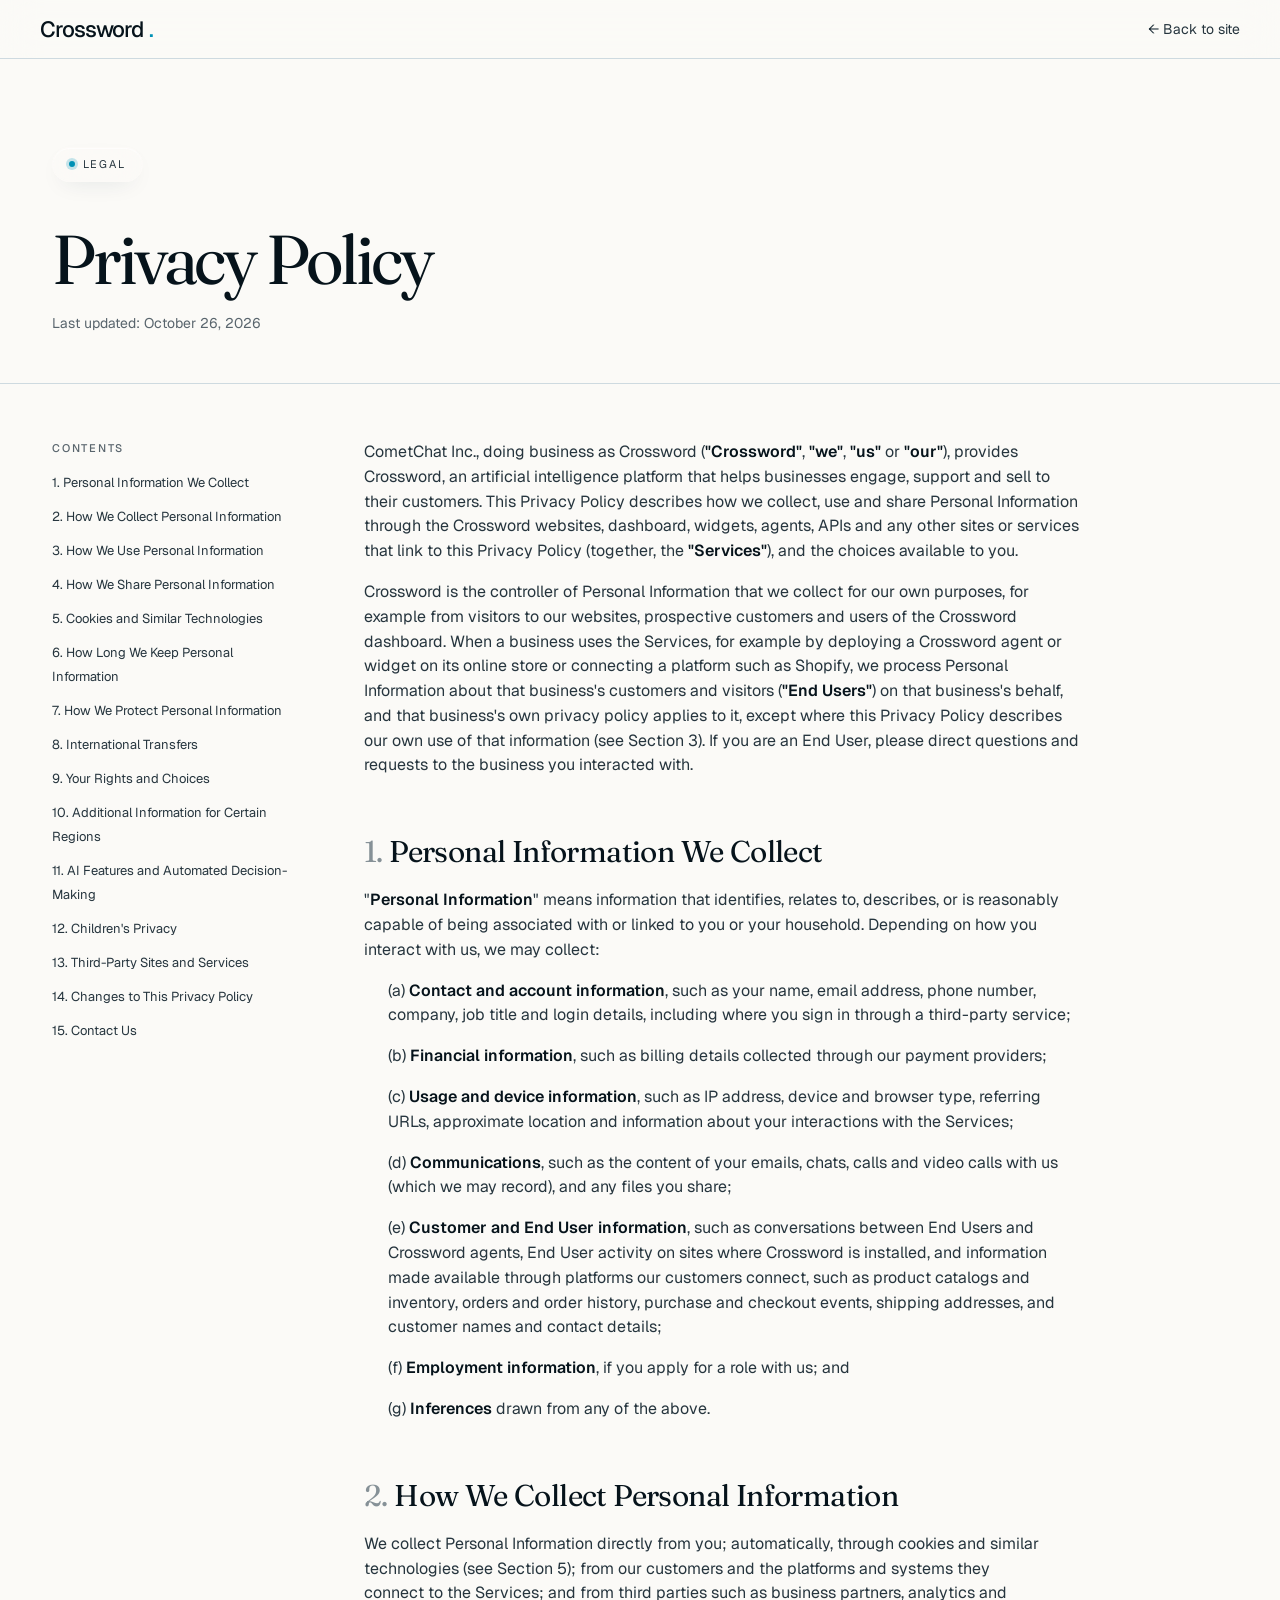
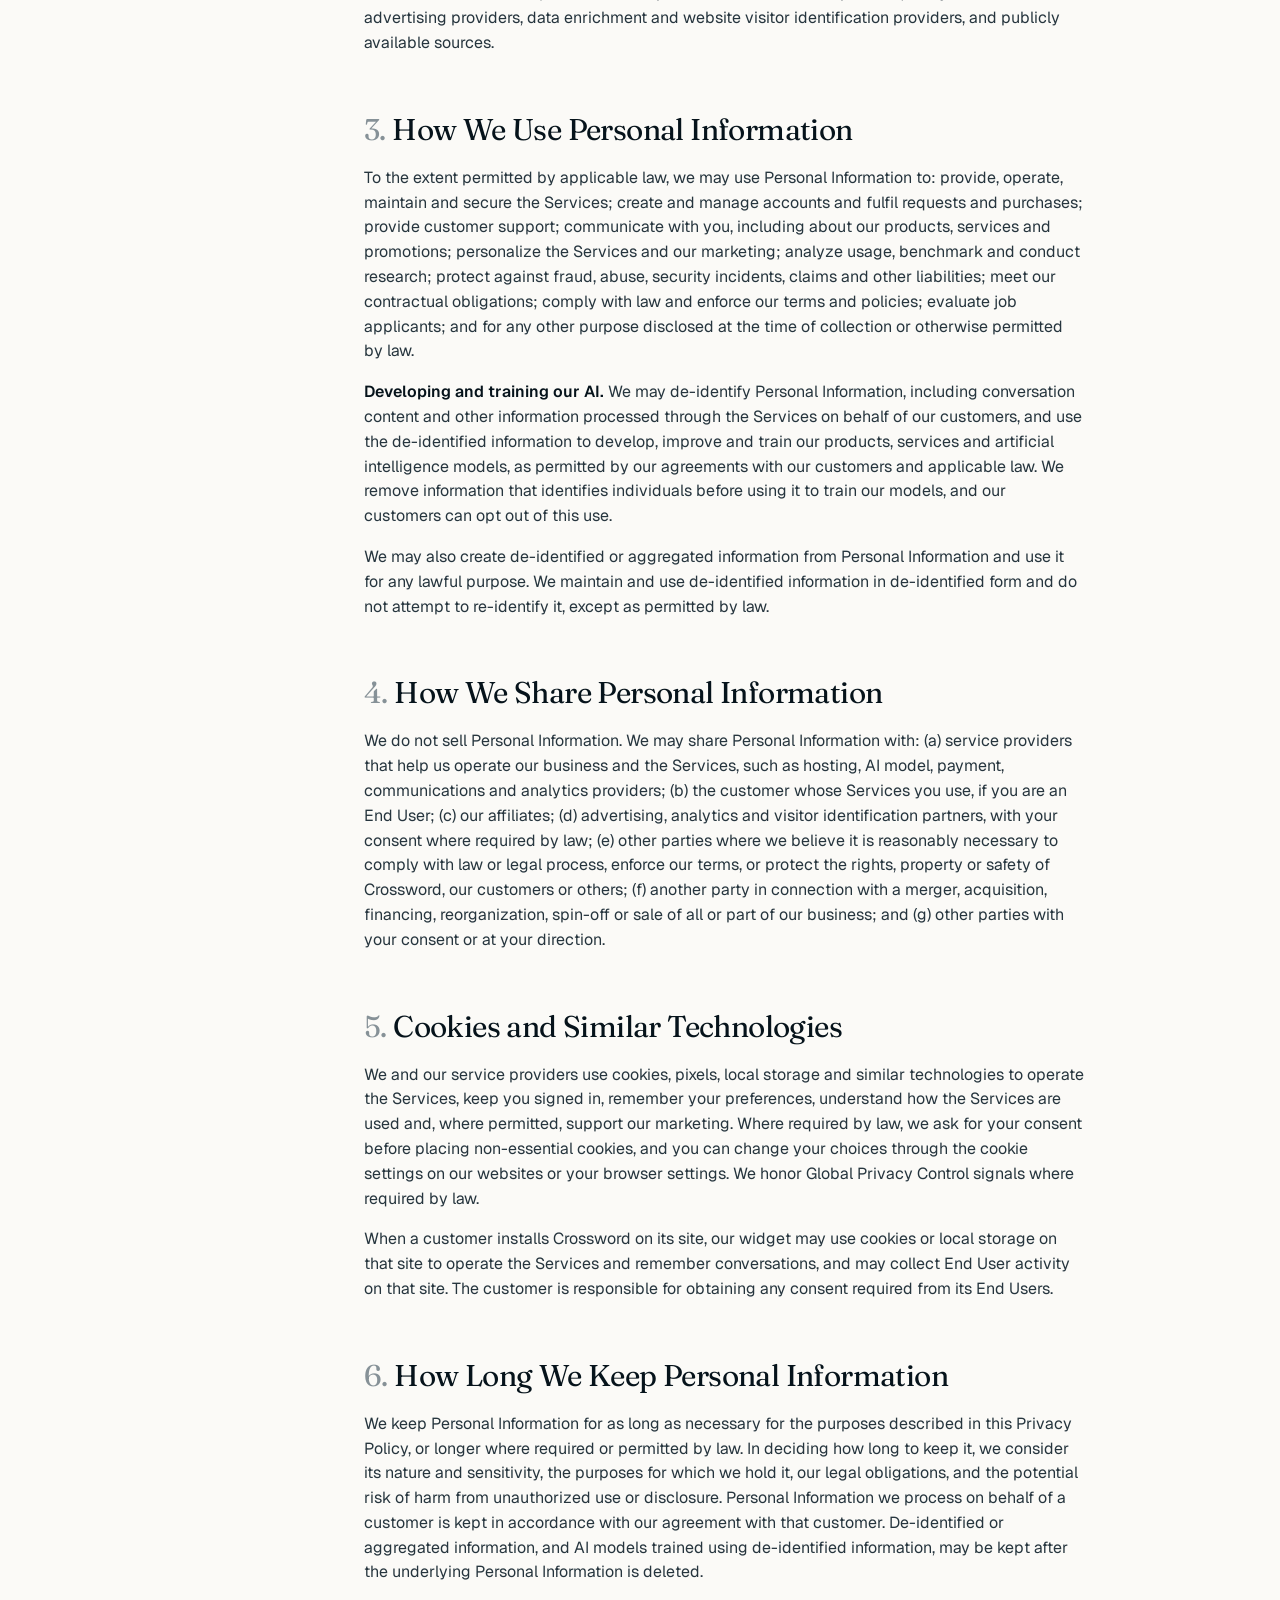
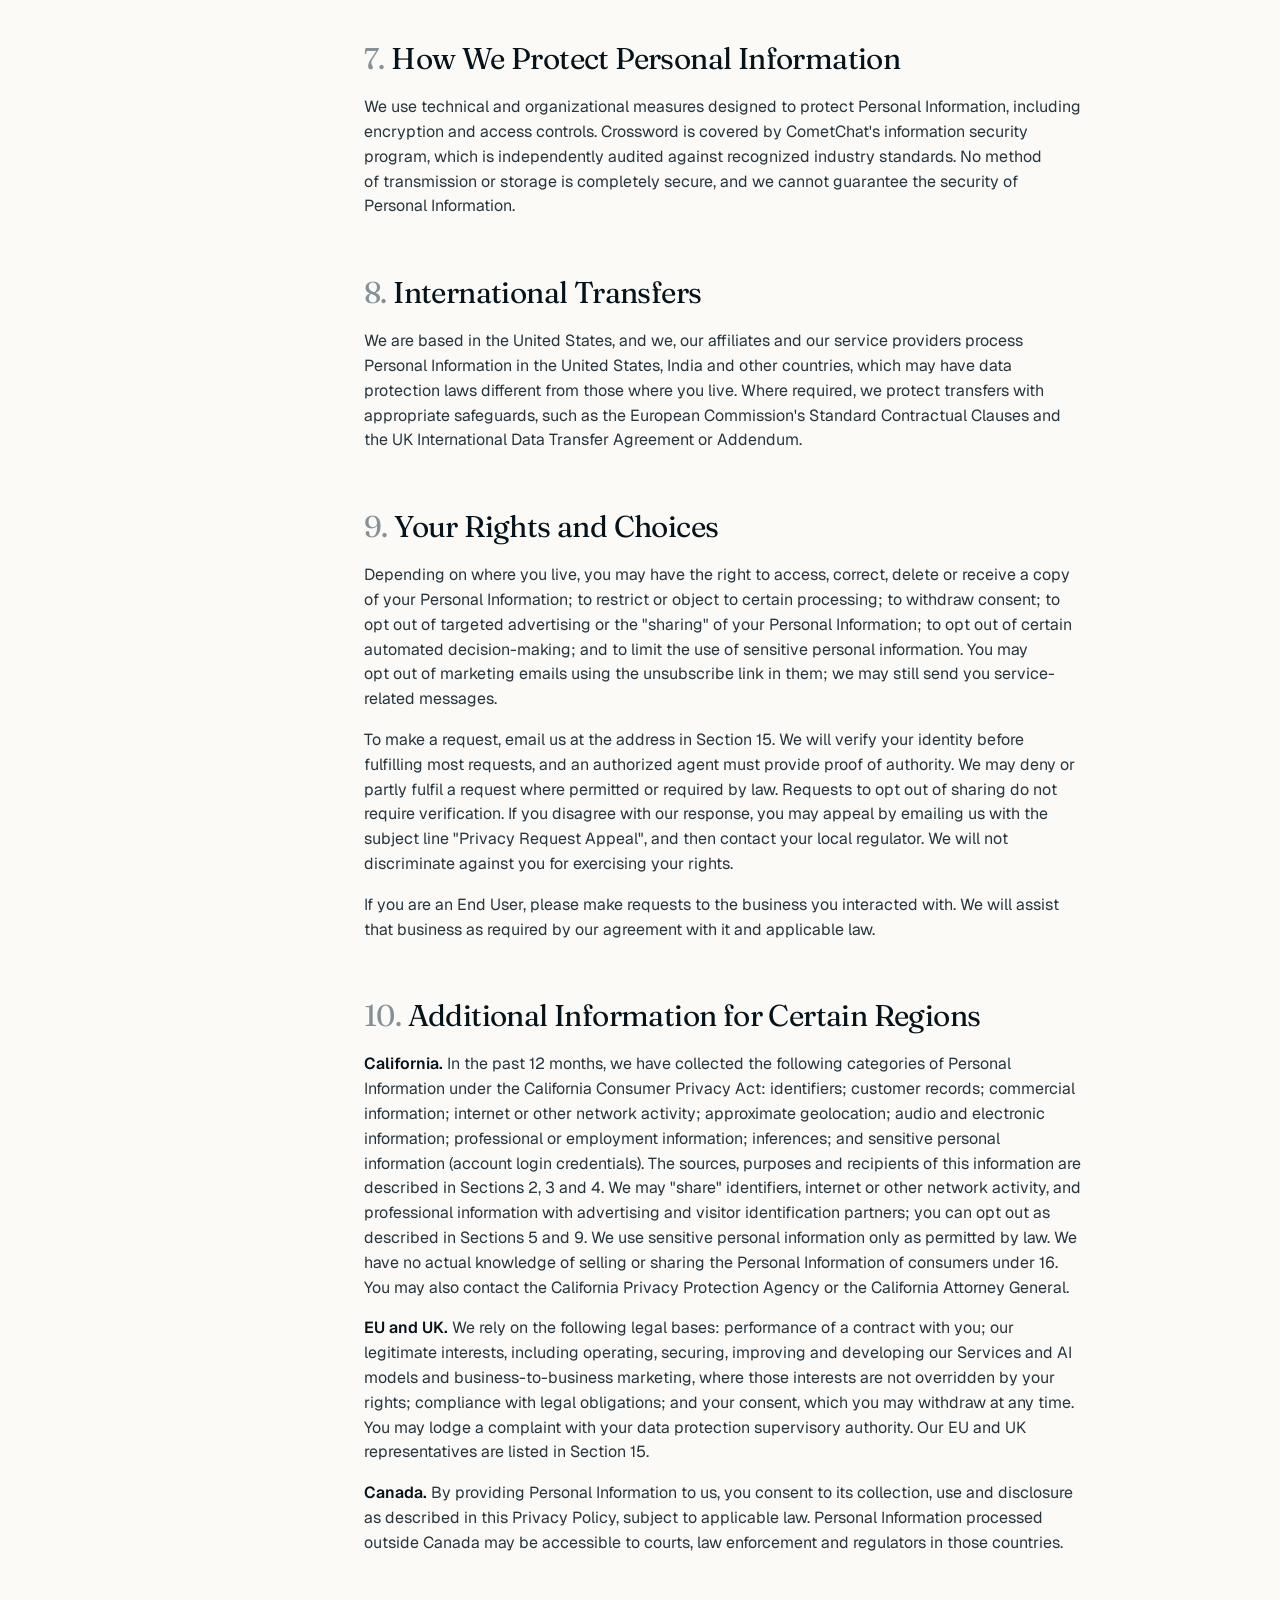
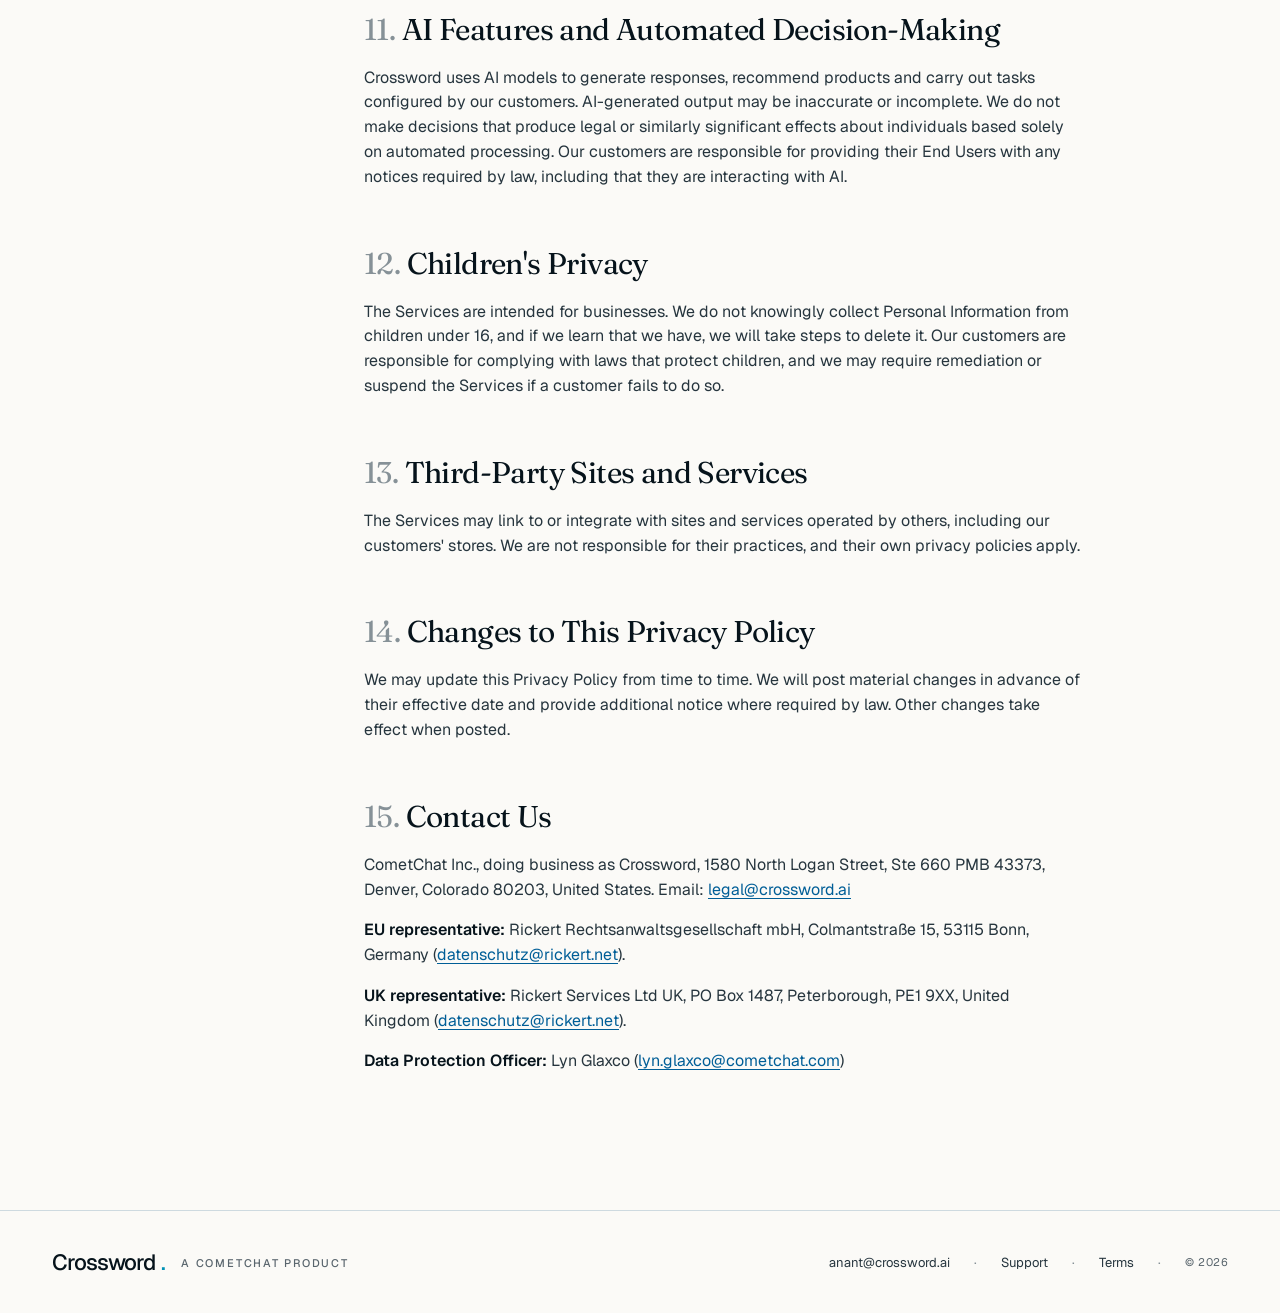
==== commit c00d3e4e: "Add Support page with support@crossword.ai Co-Authored-By: Claude Opus 5.5 <noreply@anthropic.com>" ====
--- a/privacy.html
+++ b/privacy.html
@@ -14,7 +14,7 @@
   <link rel="stylesheet" href="https://fonts.googleapis.com/css2?family=Fraunces:ital,opsz,wght@0,9..144,300..600;1,9..144,300..600&family=Geist:wght@300..700&display=swap">
 
   <link rel="stylesheet" href="styles.css?v=41">
-  <link rel="stylesheet" href="legal.css?v=1">
+  <link rel="stylesheet" href="legal.css?v=2">
 </head>
 <body>
   <!-- Generated from the legal team's .docx; edit the source document and regenerate rather than hand-editing clauses. -->
@@ -118,6 +118,8 @@
         <div class="footer-meta">
           <a href="mailto:anant@crossword.ai">anant@crossword.ai</a>
           <span class="sep">·</span>
+          <a href="support.html">Support</a>
+          <span class="sep">·</span>
           <a href="terms.html">Terms</a>
           <span class="sep">·</span>
           <span class="mono" style="font-size: 11px; color: var(--ink-3);">© 2026</span>
--- a/legal.css
+++ b/legal.css
@@ -1,4 +1,4 @@
-/* ============ Legal pages (privacy.html, terms.html) ============
+/* ============ Legal pages (privacy.html, terms.html, support.html) ============
    Static pages that share the landing site's tokens from styles.css. */
 
 .legal-nav {
@@ -47,14 +47,39 @@
 .legal-body strong { color: var(--ink); font-weight: 600; }
 .legal-body a { color: var(--accent-2); text-underline-offset: 3px; }
 
+/* Support page */
+.support-layout {
+  display: grid; grid-template-columns: 320px minmax(0, 1fr); gap: 72px;
+  padding-top: 56px; padding-bottom: 120px; align-items: start;
+}
+.support-card {
+  position: sticky; top: 96px;
+  display: flex; flex-direction: column; gap: 10px;
+  padding: 28px; border: 1px solid var(--line); border-radius: 20px;
+  background: color-mix(in srgb, var(--paper) 70%, transparent);
+  text-decoration: none; transition: border-color 180ms ease, transform 180ms ease;
+}
+.support-card:hover { border-color: var(--accent-2); transform: translateY(-2px); }
+.support-card-label {
+  font-size: 11px; font-weight: 500; letter-spacing: 0.16em; text-transform: uppercase; color: var(--ink-3);
+}
+.support-card-email {
+  font-family: var(--font-serif); font-size: 26px; letter-spacing: -0.02em; color: var(--ink);
+  overflow-wrap: anywhere;
+}
+.support-card-cta { font-size: 14px; color: var(--accent-2); }
+
 @media (max-width: 900px) {
+  .support-layout { grid-template-columns: 1fr; gap: 40px; padding-top: 40px; }
+  .support-card { position: static; }
   .legal-layout { grid-template-columns: 1fr; gap: 40px; padding-top: 40px; }
   .legal-toc { position: static; max-height: none; padding-bottom: 32px; border-bottom: 1px solid var(--line); }
 }
 @media (max-width: 640px) {
   .legal-nav { padding: 14px 16px; }
   .legal-hero { padding: 56px 0 36px; }
-  .legal-hero .container, .legal-layout.container { padding: 0 16px; }
+  .legal-hero .container, .legal-layout.container, .support-layout.container { padding: 0 16px; }
+  .support-layout { padding-bottom: 80px; }
   .legal-layout { padding-bottom: 80px; }
   .legal-body { font-size: 15px; }
   .legal-body p.sub { padding-left: 14px; }
